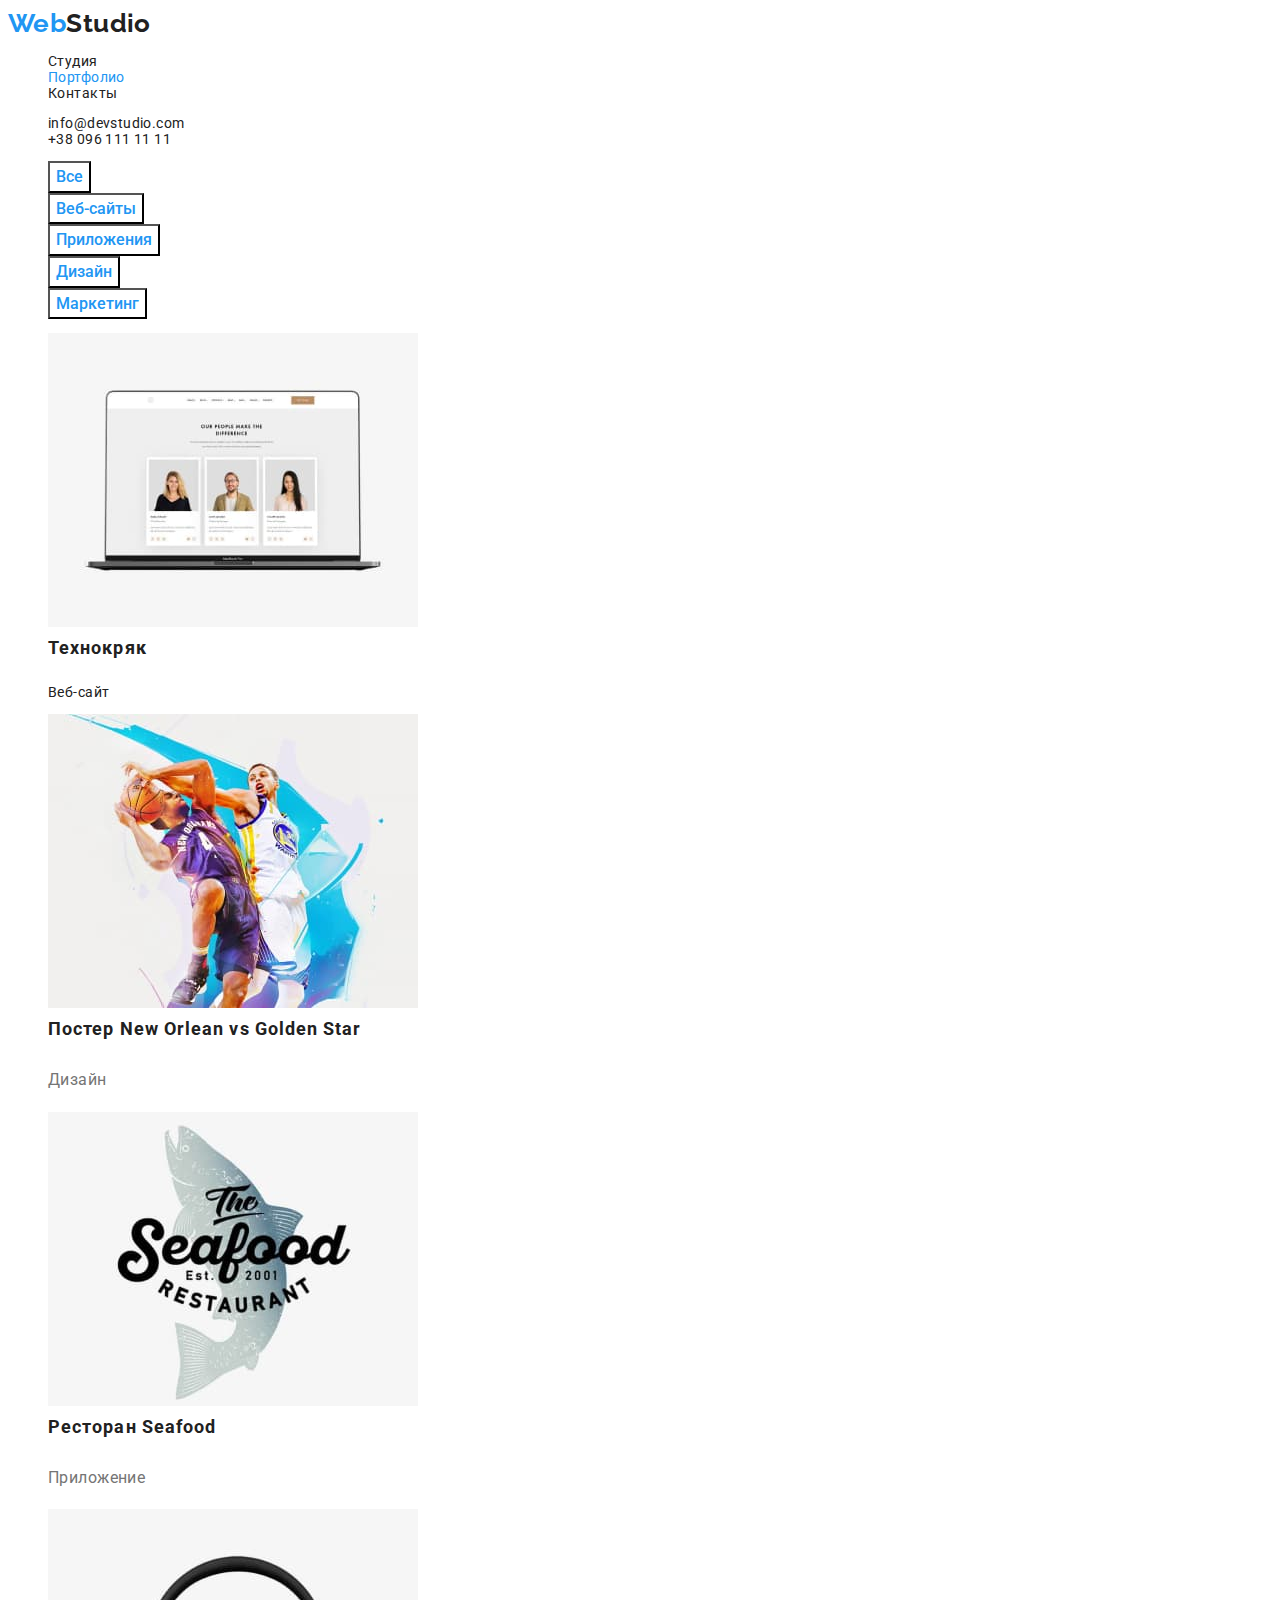
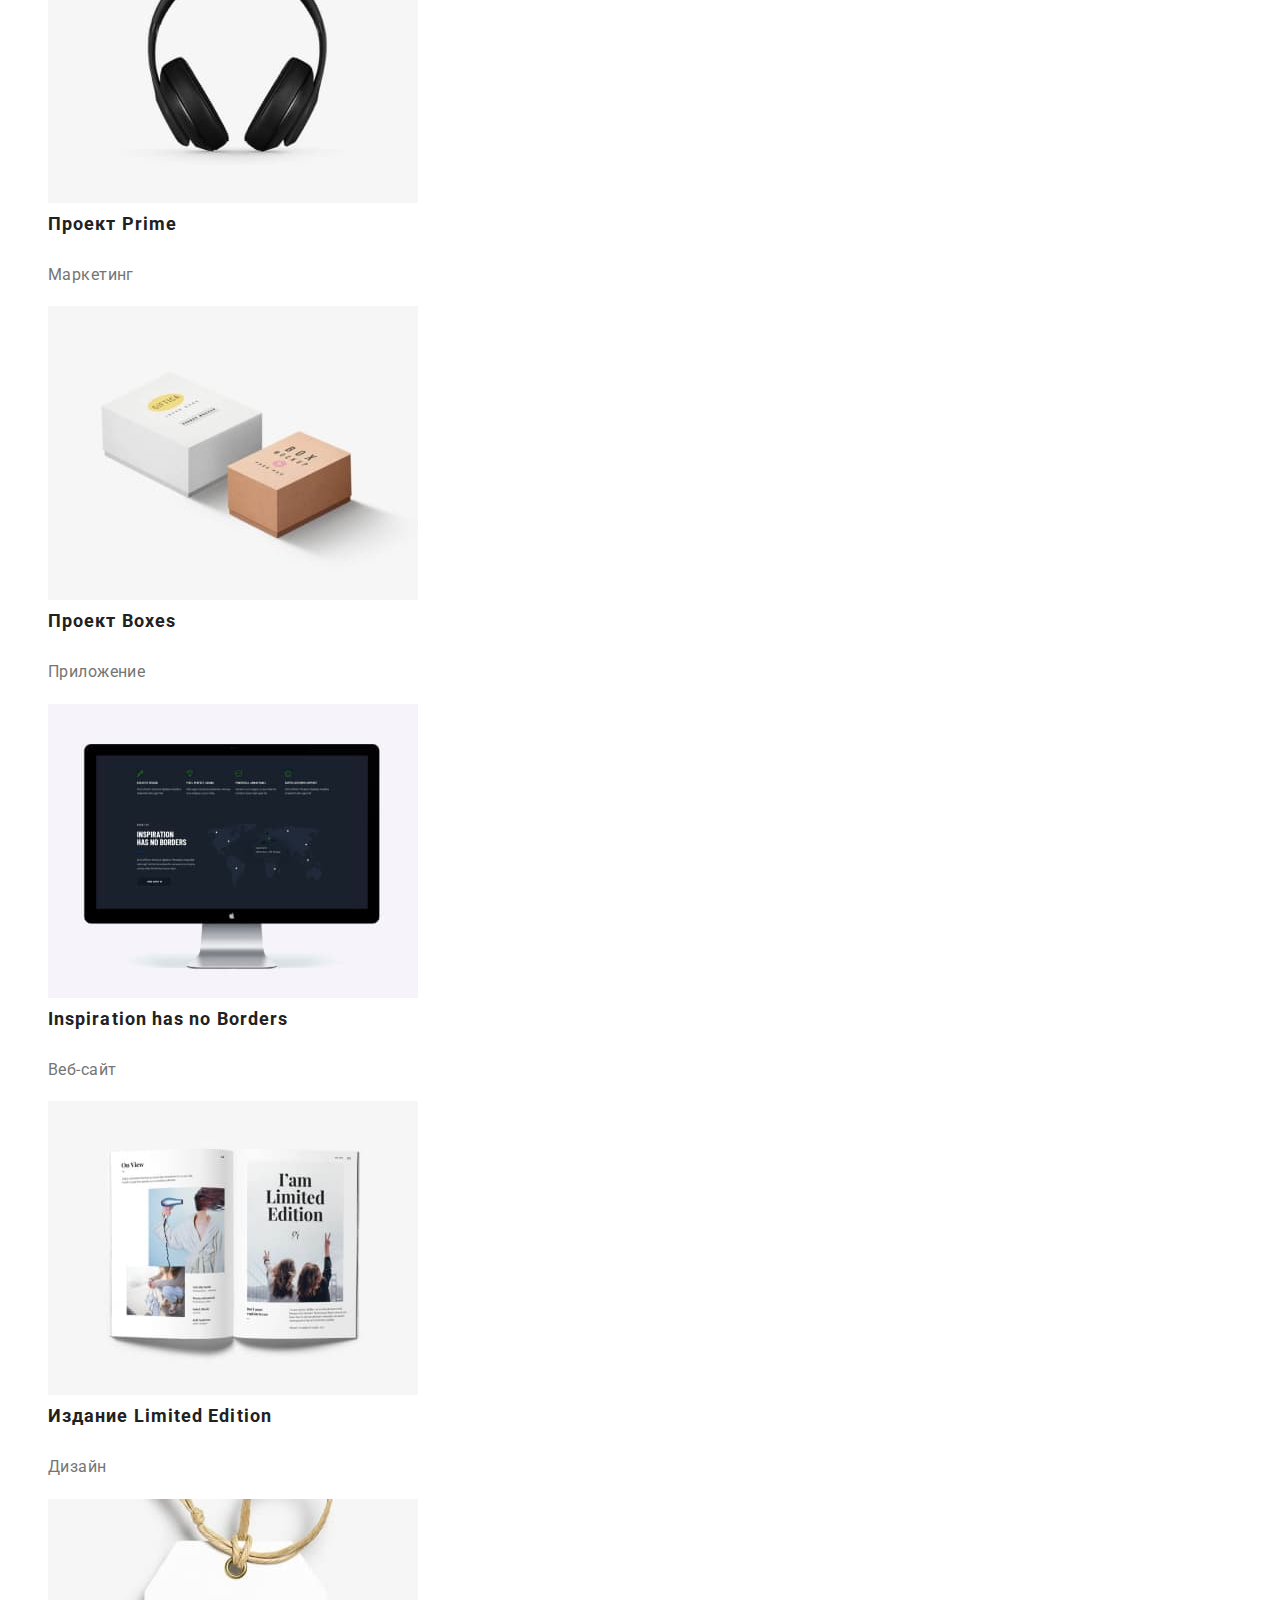
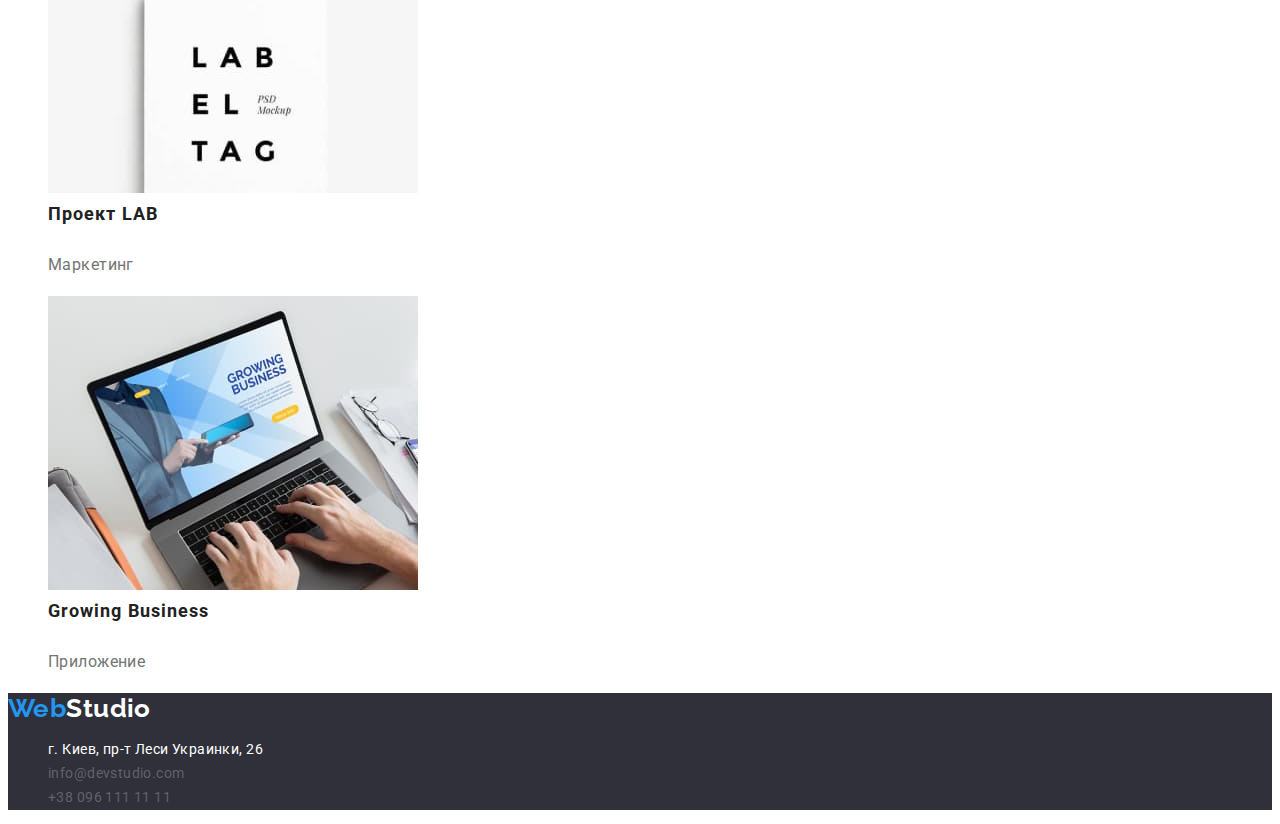
==== portfolio.html @ 9358449e "Опримизировано дз №2" ====
<!DOCTYPE html>
<html lang="ru">

<head>
    <meta charset="UTF-8">
    <meta http-equiv="X-UA-Compatible" content="IE=edge">
    <meta name="viewport" content="width=device-width, initial-scale=1.0">
    <title>Студия</title>
    <link rel="stylesheet" href="https://cdnjs.cloudflare.com/ajax/libs/modern-normalize/1.0.0/modern-normalize.min.css"
        integrity="sha512-ISS7cAi1PEhQ8jnbJpJZMd29NlhNj4AWYyLOSp2CE/CsHxTCu+r+t0D2yoJudVrd0/8fTVPUVDzY5Tvli75u/g=="
        crossorigin="anonymous" />
    <link
        href="https://fonts.googleapis.com/css2?family=Raleway:wght@700&family=Roboto:wght@400;500;700;900&display=swap"
        rel="stylesheet">
    <link rel="stylesheet" href="./css/style.css">

</head>


<body>
    <!-- верхний бар -->
    <header>
        <!--главная навигация-->
        <nav>
            <a href="./index.html" class="secondary-font logo"><span class="logo-blue">Web</span>Studio</a>
            <ul class="list">
                <li><a href="./index.html" class="main-nav link">Студия</a></li>
                <li><a href="./portfolio.html" class="main-nav main-nav-on link">Портфолио</a></li>
                <li><a href="" class="main-nav link">Контакты</a></li>
            </ul>
        </nav>
        <!-- контакты верхнего бара -->
        <ul class="list">
            <li><a href="mailto:info@devstudio.com" class="main-nav link">info@devstudio.com</a></li>
            <li><a href="tel:+380961111111" class="main-nav link">+38 096 111 11 11</a></li>
        </ul>
    </header>

    <main>
        <section>
            <h1 class="visually-hidden">Портфолио</h1>
            <div>
                <!--заголовок спрятать-->
                <h2 class="visually-hidden">Фильтр</h2>
                <ul  class="list">
                    <li><button type="button" class="button-two">Все</button></li>
                    <li><button type="button" class="button-two">Веб-сайты</button></li>
                    <li><button type="button" class="button-two">Приложения</button></li>
                    <li><button type="button" class="button-two">Дизайн</button></li>
                    <li><button type="button" class="button-two">Маркетинг</button></li>
                </ul>
            </div>


            <!--заголовок спрятать-->
            <h2 class="visually-hidden">Проекты</h2>
            <ul class="list">
                <li>
                    <a href="" class="link">
                        <img src="./images/img04.jpg" alt="Ноутбук" width="370">
                        <h3 class="projects-title">Технокряк</h3>
                        <p class="projects-title-profession">Веб-сайт</p>
                    </a>
                </li>
                <li>
                    <a href="" class="link">
                        <img src="./images/img05.jpg" alt="Два баскетболиста играют" width="370">
                        <h3 class="projects-title">Постер New Orlean vs Golden Star</h3>
                        <p class="projects-profession">Дизайн</p>
                    </a>
                </li>
                <li>
                    <a href="" class="link">
                        <img src="./images/img06.jpg" alt="Название ресторана на фоне емблемы в форме рыбы" width="370">
                        <h3 class="projects-title">Ресторан Seafood</h3>
                        <p class="projects-profession">Приложение</p>
                    </a>
                </li>
                <li>
                    <a href="" class="link">
                        <img src="./images/img07.jpg" alt="Накладные наушники" width="370">
                        <h3 class="projects-title">Проект Prime</h3>
                        <p class="projects-profession">Маркетинг</p>
                    </a>
                </li>
                <li>
                    <a href="" class="link">
                        <img src="./images/img08.jpg"
                            alt="Две коробки, одн коричневая, вторая вдвое больше по розмеру и белого цвета"
                            width="370">
                        <h3 class="projects-title">Проект Boxes</h3>
                        <p class="projects-profession">Приложение</p>
                    </a>
                </li>
                <li>
                    <a href="" class="link">
                        <img src="./images/img09.jpg" alt="Монитор персонального компютера" width="370">
                        <h3 class="projects-title">Inspiration has no Borders</h3>
                        <p class="projects-profession">Веб-сайт</p>
                    </a>
                </li>
                <li>
                    <a href="" class="link">
                        <img src="./images/img10.jpg" alt="Раскрытая книга" width="370">
                        <h3 class="projects-title">Издание Limited Edition</h3>
                        <p class="projects-profession">Дизайн</p>
                    </a>
                </li>
                <li>
                    <a href="" class="link">
                        <img src="./images/img11.jpg" alt="Бирка на веревке" width="370">
                        <h3 class="projects-title">Проект LAB</h3>
                        <p class="projects-profession">Маркетинг</p>
                    </a>
                </li>
                <li>
                    <a href="" class="link">
                        <img src="./images/img12.jpg" alt="Ноутбук" width="370">
                        <h3 class="projects-title">Growing Business</h3>
                        <p class="projects-profession">Приложение</p>
                    </a>
                </li>
            </ul>
        </section>
    </main>

    <!-- подвал -->
    <footer class="basement-footer">
        <a href="./index.html" class="secondary-font logo logo-white"><span class="logo-blue">Web</span>Studio</a>
        <address>
            <ul class="list">
                <li><span class=" link footer-contacts location-address">г. Киев, пр-т Леси Украинки, 26</span></li>
                <li><a href="mailto:info@devstudio.com" class="link main-nav footer-contacts">info@devstudio.com</a>
                </li>
                <li><a href="tel:+380961111111" class="link main-nav footer-contacts">+38 096 111 11 11</a></li>
            </ul>
        </address>
    </footer>

</body>

</html>
---- css/style.css ----
html {
  box-sizing: border-box;
}
*,
*::after,
*::before {
  box-sizing: inherit;
}

/* Клас скрывающий элементы */
.visually-hidden {
  position: absolute !important;
  clip: rect(1px 1px 1px 1px);
  clip: rect(1px, 1px, 1px, 1px);
  padding: 0 !important;
  border: 0 !important;
  height: 1px !important;
  width: 1px !important;
  overflow: hidden;
}

/* Стили для обнуления верхних отступов у элементов */
h1,
h2,
h3,
h4,
h5,
h6,
p {
  margin-top: 0;
}

/* color */
:root {
  /* background-color */
  --main-white-color: #ffffff;
  --hero-footer-bg-color: #2f303a;
  --section-bg-color: #f5f4fa;

  /* font-color */
  --main-text-color: #212121;
  --second-text-color: #757575;
  --third-text-color: #2196f3;
}

/* main parameters */
body {
  background-color: var(--main-white-color);
  color: var(--main-text-color);
  font-family: Roboto, sans-serif;
  font-size: 14px;
  letter-spacing: 0.03em;
}

.list {
  list-style: none;
}

.link {
  color: var(--main-text-color);
  text-decoration: none;
}

/* buttons */

.button-one {
  font-family: Roboto, sans-serif;
  cursor: pointer;
  font-weight: 700;
  font-size: 16px;
  line-height: 1.9;
  letter-spacing: 0.06em;
  background-color: var(--third-text-color);
  color: var(--main-white-color);
}

.button-one:hover,
.button-one:focus {
  background-color: var(--main-white-color);
  color: var(--third-text-color);
}

.button-two {
  font-family: Roboto, sans-serif;
  cursor: pointer;
  font-weight: 500;
  font-size: 16px;
  line-height: 1.6;
  background-color: var(--main-white-color);
  color: var(--third-text-color);
}

.button-two:hover,
.button-two:focus {
  background-color: var(--third-text-color);
  color: var(--main-white-color);
}

.footer-contacts {
  font-style: normal;
  line-height: 1.7;
  color: rgba(134, 134, 134, 0.6);
}

/* nav */
.nav-main {
  font-weight: 500;
  line-height: 1.14;
  letter-spacing: 0.02em;
}

.logo {
  font-weight: bold;
  font-size: 26px;
  line-height: 1.2;
  text-decoration: none;
}

.logo-blue,
.main-nav:focus,
.main-nav:hover,
.main-nav-on {
  color: var(--third-text-color);
}

.secondary-font {
  font-family: Raleway, sans-serif;
  color: var(--main-text-color);
}

/* герой + подвал */
.hero,
.logo-white,
.basement-footer,
.location-address {
  background-color: var(--hero-footer-bg-color);
  color: var(--main-white-color);
}

.hero-title {
  font-weight: 900;
  font-size: 44px;
  line-height: 1.4;
  text-align: center;
  letter-spacing: 0.06em;
}

/* достоинства веб студии */
.dignity-title {
  line-height: 1.14;
}

.dignity-paragrahs {
  color: var(--second-text-color);
  line-height: 1.7;
}

/* чем мы занимаемся */
.what-we-do-title,
.our-team-title {
  font-weight: 500;
  font-size: 36px;
  line-height: 42px;
  text-align: center;
}

/* наша команда */
.our-team {
  background-color: var(--section-bg-color);
}

.our-person {
  font-weight: 700;
  font-size: 16px;
  line-height: 1.2;
}

.our-profession {
  color: var(--second-text-color);
  font-size: 16px;
  line-height: 1.2;
}

/* проекты */
.projects-title {
  font-weight: 700;
  font-size: 18px;
  line-height: 2;
  letter-spacing: 0.06em;
}

.projects-profession {
  color: var(--second-text-color);
  font-size: 16px;
  line-height: 1.9;
}

/* верхний бар */
/* Главная навигация */
/* контакты верхнего бара */
/* герой */

/* убирает отметку в списках */
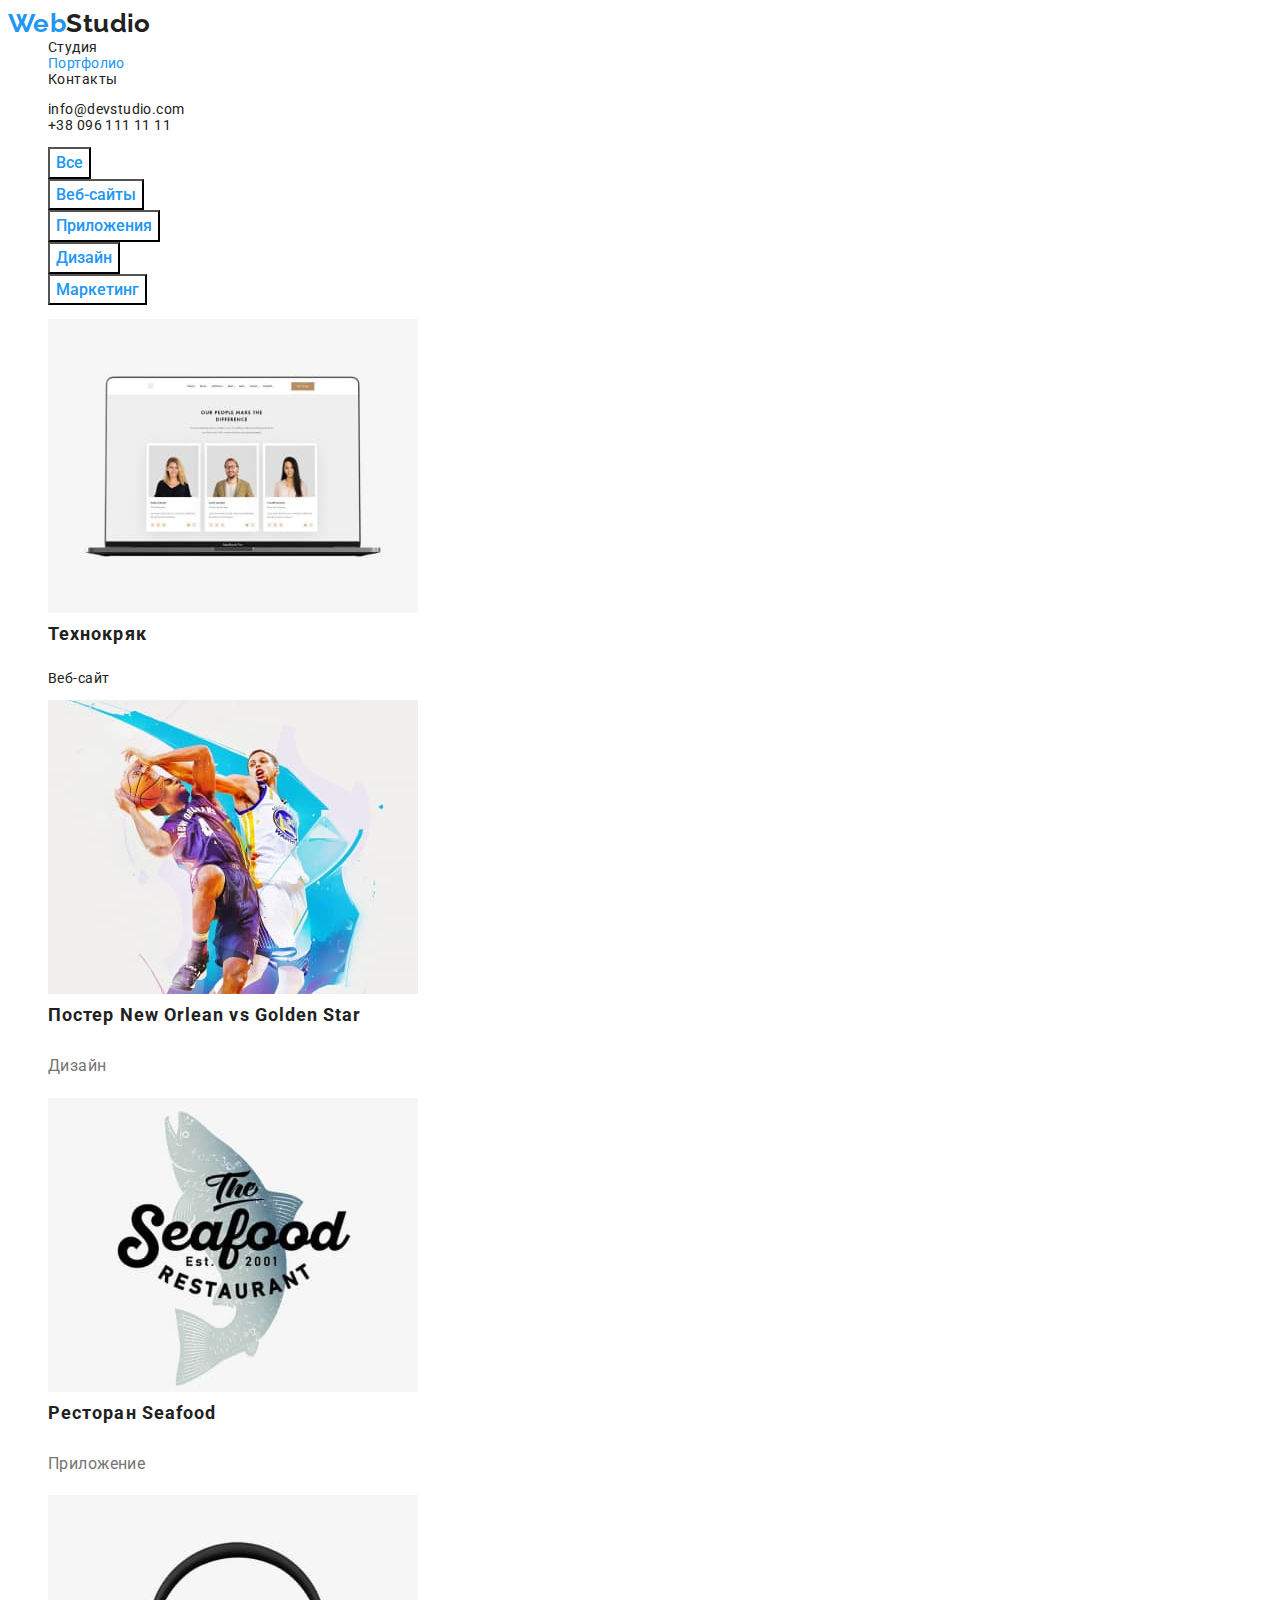
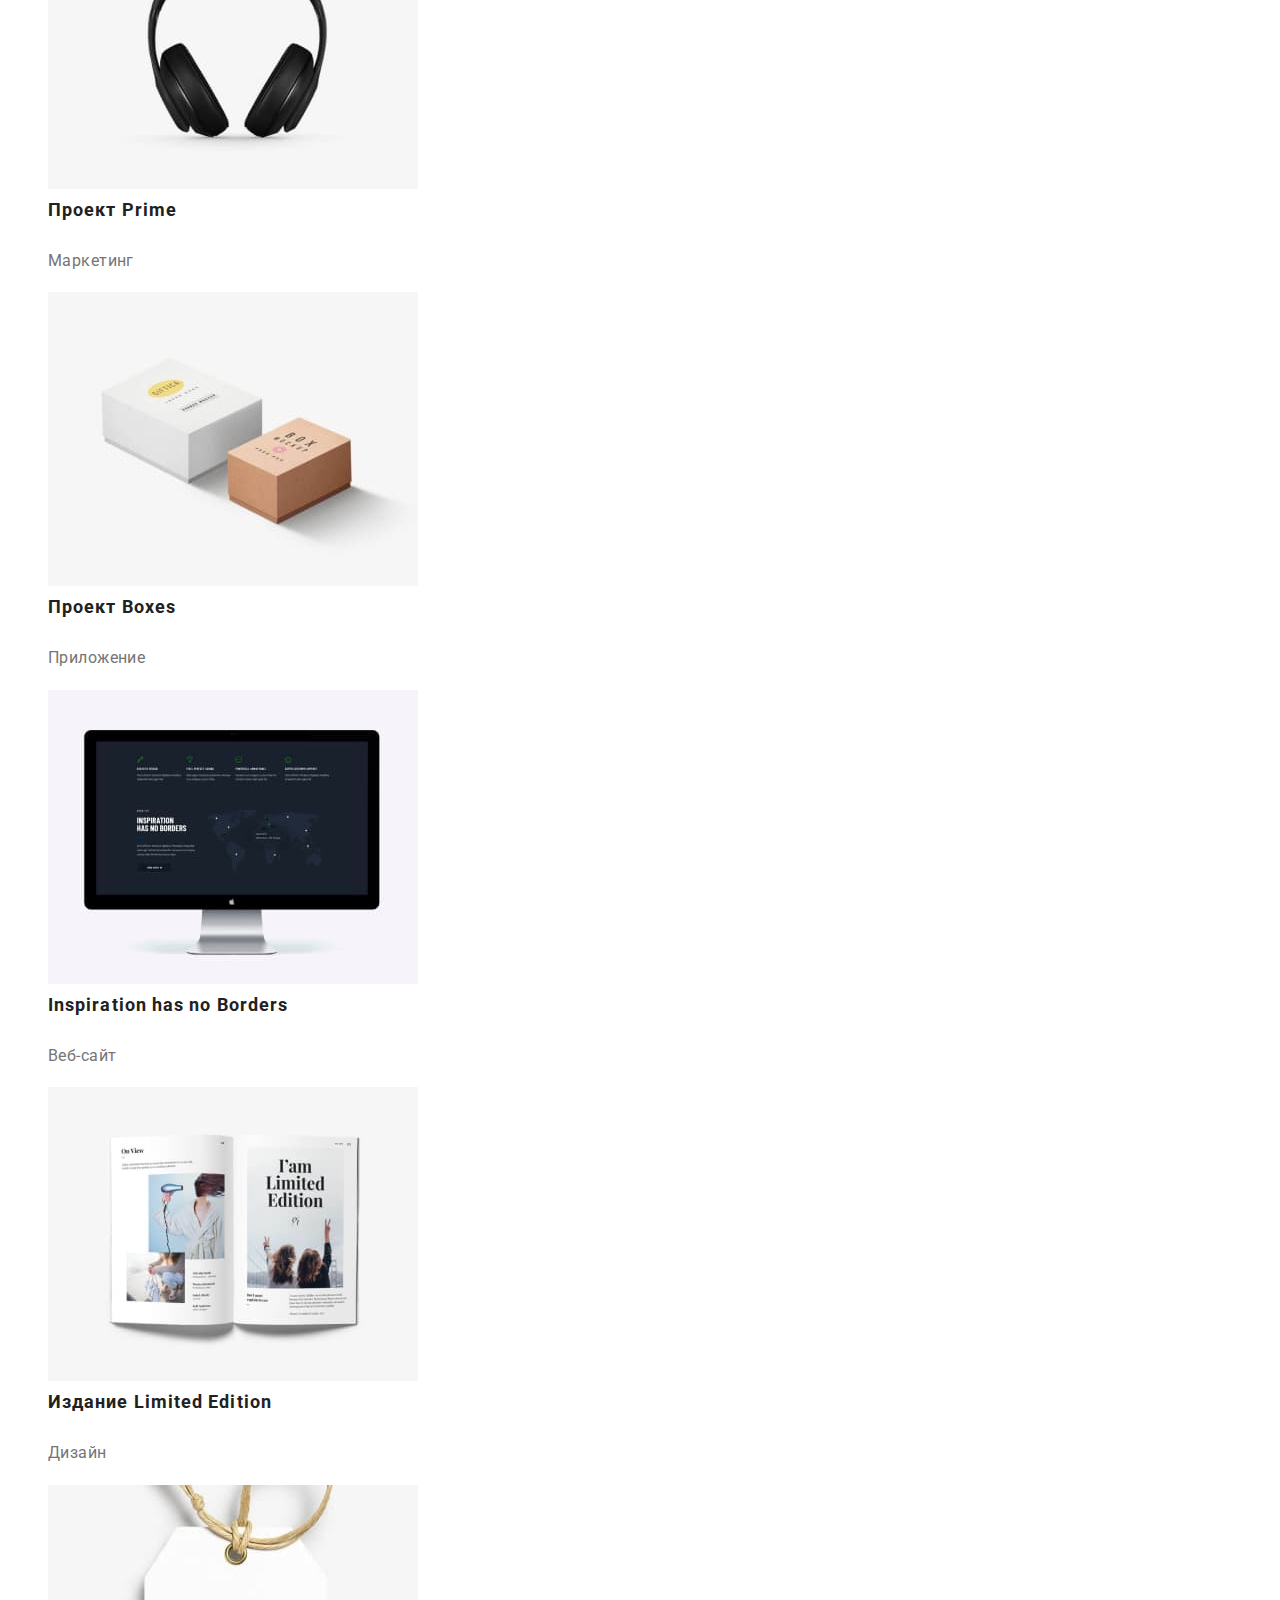
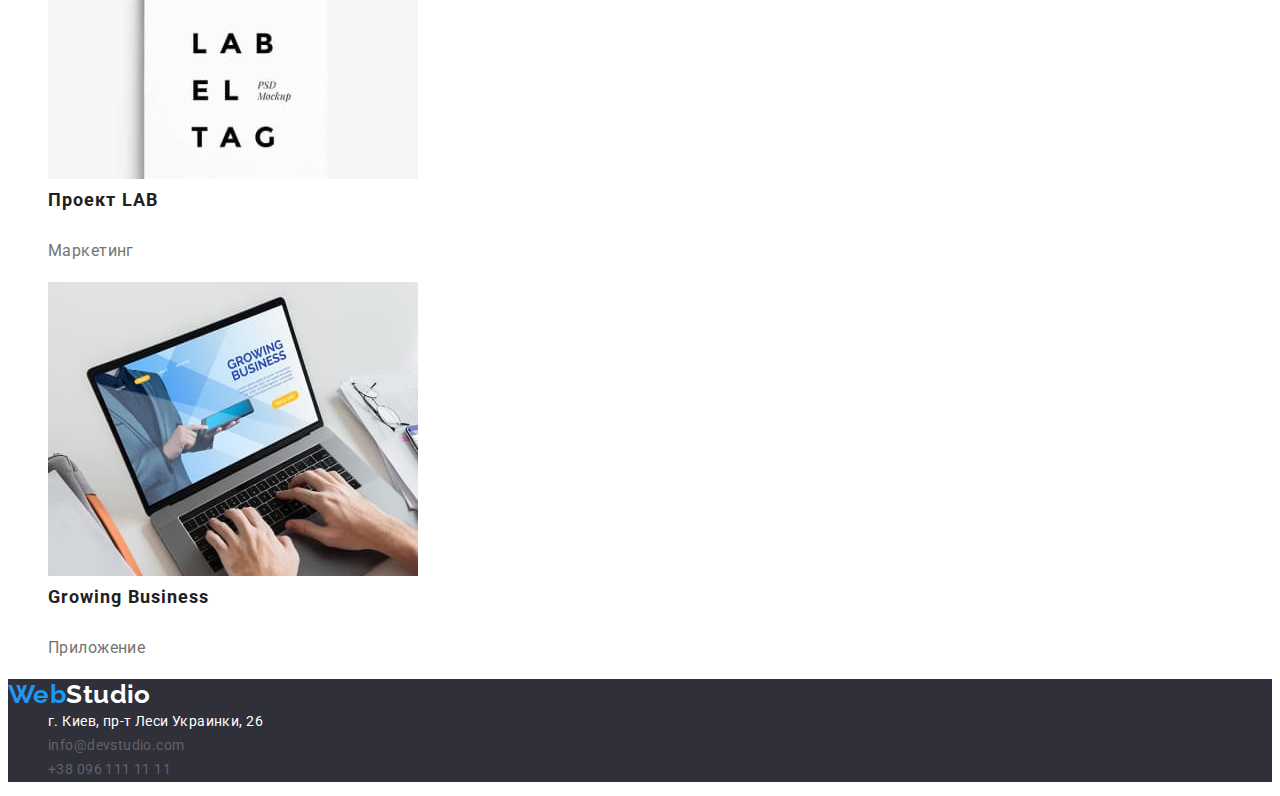
==== commit 96e133a4: "оптимизировано под Руководство по написанию кода" ====
--- a/portfolio.html
+++ b/portfolio.html
@@ -8,7 +8,7 @@
     <title>Студия</title>
     <link rel="stylesheet" href="https://cdnjs.cloudflare.com/ajax/libs/modern-normalize/1.0.0/modern-normalize.min.css"
         integrity="sha512-ISS7cAi1PEhQ8jnbJpJZMd29NlhNj4AWYyLOSp2CE/CsHxTCu+r+t0D2yoJudVrd0/8fTVPUVDzY5Tvli75u/g=="
-        crossorigin="anonymous" />
+        crossorigin="anonymous" >
     <link
         href="https://fonts.googleapis.com/css2?family=Raleway:wght@700&family=Roboto:wght@400;500;700;900&display=swap"
         rel="stylesheet">
@@ -22,17 +22,17 @@
     <header>
         <!--главная навигация-->
         <nav>
-            <a href="./index.html" class="secondary-font logo"><span class="logo-blue">Web</span>Studio</a>
+            <a class="secondary-font logo" href="./index.html"><span class="logo-blue">Web</span>Studio</a>
             <ul class="list">
-                <li><a href="./index.html" class="main-nav link">Студия</a></li>
-                <li><a href="./portfolio.html" class="main-nav main-nav-on link">Портфолио</a></li>
-                <li><a href="" class="main-nav link">Контакты</a></li>
+                <li><a class="main-nav link" href="./index.html">Студия</a></li>
+                <li><a class="main-nav main-nav-on link" href="./portfolio.html">Портфолио</a></li>
+                <li><a class="main-nav link" href="">Контакты</a></li>
             </ul>
         </nav>
         <!-- контакты верхнего бара -->
         <ul class="list">
-            <li><a href="mailto:info@devstudio.com" class="main-nav link">info@devstudio.com</a></li>
-            <li><a href="tel:+380961111111" class="main-nav link">+38 096 111 11 11</a></li>
+            <li><a class="main-nav link" href="mailto:info@devstudio.com">info@devstudio.com</a></li>
+            <li><a class="main-nav link" href="tel:+380961111111">+38 096 111 11 11</a></li>
         </ul>
     </header>
 
@@ -43,11 +43,11 @@
                 <!--заголовок спрятать-->
                 <h2 class="visually-hidden">Фильтр</h2>
                 <ul  class="list">
-                    <li><button type="button" class="button-two">Все</button></li>
-                    <li><button type="button" class="button-two">Веб-сайты</button></li>
-                    <li><button type="button" class="button-two">Приложения</button></li>
-                    <li><button type="button" class="button-two">Дизайн</button></li>
-                    <li><button type="button" class="button-two">Маркетинг</button></li>
+                    <li><button class="button-two" type="button" >Все</button></li>
+                    <li><button class="button-two" type="button" >Веб-сайты</button></li>
+                    <li><button class="button-two" type="button" >Приложения</button></li>
+                    <li><button class="button-two" type="button" >Дизайн</button></li>
+                    <li><button class="button-two" type="button" >Маркетинг</button></li>
                 </ul>
             </div>
 
@@ -56,35 +56,35 @@
             <h2 class="visually-hidden">Проекты</h2>
             <ul class="list">
                 <li>
-                    <a href="" class="link">
+                    <a class="link" href="">
                         <img src="./images/img04.jpg" alt="Ноутбук" width="370">
                         <h3 class="projects-title">Технокряк</h3>
                         <p class="projects-title-profession">Веб-сайт</p>
                     </a>
                 </li>
                 <li>
-                    <a href="" class="link">
+                    <a class="link" href="">
                         <img src="./images/img05.jpg" alt="Два баскетболиста играют" width="370">
                         <h3 class="projects-title">Постер New Orlean vs Golden Star</h3>
                         <p class="projects-profession">Дизайн</p>
                     </a>
                 </li>
                 <li>
-                    <a href="" class="link">
+                    <a class="link" href="">
                         <img src="./images/img06.jpg" alt="Название ресторана на фоне емблемы в форме рыбы" width="370">
                         <h3 class="projects-title">Ресторан Seafood</h3>
                         <p class="projects-profession">Приложение</p>
                     </a>
                 </li>
                 <li>
-                    <a href="" class="link">
+                    <a class="link" href="">
                         <img src="./images/img07.jpg" alt="Накладные наушники" width="370">
                         <h3 class="projects-title">Проект Prime</h3>
                         <p class="projects-profession">Маркетинг</p>
                     </a>
                 </li>
                 <li>
-                    <a href="" class="link">
+                    <a class="link" href="">
                         <img src="./images/img08.jpg"
                             alt="Две коробки, одн коричневая, вторая вдвое больше по розмеру и белого цвета"
                             width="370">
@@ -93,28 +93,28 @@
                     </a>
                 </li>
                 <li>
-                    <a href="" class="link">
+                    <a class="link" href="">
                         <img src="./images/img09.jpg" alt="Монитор персонального компютера" width="370">
                         <h3 class="projects-title">Inspiration has no Borders</h3>
                         <p class="projects-profession">Веб-сайт</p>
                     </a>
                 </li>
                 <li>
-                    <a href="" class="link">
+                    <a class="link" href="">
                         <img src="./images/img10.jpg" alt="Раскрытая книга" width="370">
                         <h3 class="projects-title">Издание Limited Edition</h3>
                         <p class="projects-profession">Дизайн</p>
                     </a>
                 </li>
                 <li>
-                    <a href="" class="link">
+                    <a class="link" href="">
                         <img src="./images/img11.jpg" alt="Бирка на веревке" width="370">
                         <h3 class="projects-title">Проект LAB</h3>
                         <p class="projects-profession">Маркетинг</p>
                     </a>
                 </li>
                 <li>
-                    <a href="" class="link">
+                    <a class="link" href="">
                         <img src="./images/img12.jpg" alt="Ноутбук" width="370">
                         <h3 class="projects-title">Growing Business</h3>
                         <p class="projects-profession">Приложение</p>
@@ -126,13 +126,13 @@
 
     <!-- подвал -->
     <footer class="basement-footer">
-        <a href="./index.html" class="secondary-font logo logo-white"><span class="logo-blue">Web</span>Studio</a>
+        <a class="secondary-font logo logo-white" href="./index.html"><span class="logo-blue">Web</span>Studio</a>
         <address>
             <ul class="list">
                 <li><span class=" link footer-contacts location-address">г. Киев, пр-т Леси Украинки, 26</span></li>
-                <li><a href="mailto:info@devstudio.com" class="link main-nav footer-contacts">info@devstudio.com</a>
+                <li><a class="link main-nav footer-contacts" href="mailto:info@devstudio.com">info@devstudio.com</a>
                 </li>
-                <li><a href="tel:+380961111111" class="link main-nav footer-contacts">+38 096 111 11 11</a></li>
+                <li><a class="link main-nav footer-contacts" href="tel:+380961111111">+38 096 111 11 11</a></li>
             </ul>
         </address>
     </footer>
--- a/css/style.css
+++ b/css/style.css
@@ -1,6 +1,7 @@
 html {
   box-sizing: border-box;
 }
+
 *,
 *::after,
 *::before {
@@ -17,17 +18,6 @@
   height: 1px !important;
   width: 1px !important;
   overflow: hidden;
-}
-
-/* Стили для обнуления верхних отступов у элементов */
-h1,
-h2,
-h3,
-h4,
-h5,
-h6,
-p {
-  margin-top: 0;
 }
 
 /* color */
@@ -52,6 +42,19 @@
   letter-spacing: 0.03em;
 }
 
+/* Стили для обнуления верхних отступов у элементов */
+h1,
+h2,
+h3,
+h4,
+h5,
+h6,
+p,
+ul {
+  margin-top: 0;
+}
+
+/* список + ссылка */
 .list {
   list-style: none;
 }
@@ -61,8 +64,56 @@
   text-decoration: none;
 }
 
+/* nav */
+.nav-main {
+  font-weight: 500;
+  line-height: 1.14;
+  letter-spacing: 0.02em;
+}
+
+.logo {
+  font-weight: bold;
+  font-size: 26px;
+  line-height: 1.2;
+  text-decoration: none;
+}
+
+.logo-blue,
+.main-nav:focus,
+.main-nav:hover,
+.main-nav-on {
+  color: var(--third-text-color);
+}
+
+.secondary-font {
+  font-family: Raleway, sans-serif;
+  color: var(--main-text-color);
+}
+
+.footer-contacts {
+  font-style: normal;
+  line-height: 1.7;
+  color: rgba(134, 134, 134, 0.6);
+}
+
+/* герой + логотип + подвал */
+.hero,
+.logo-white,
+.basement-footer,
+.location-address {
+  background-color: var(--hero-footer-bg-color);
+  color: var(--main-white-color);
+}
+
+.hero-title {
+  font-weight: 900;
+  font-size: 44px;
+  line-height: 1.4;
+  text-align: center;
+  letter-spacing: 0.06em;
+}
+
 /* buttons */
-
 .button-one {
   font-family: Roboto, sans-serif;
   cursor: pointer;
@@ -94,55 +145,6 @@
 .button-two:focus {
   background-color: var(--third-text-color);
   color: var(--main-white-color);
-}
-
-.footer-contacts {
-  font-style: normal;
-  line-height: 1.7;
-  color: rgba(134, 134, 134, 0.6);
-}
-
-/* nav */
-.nav-main {
-  font-weight: 500;
-  line-height: 1.14;
-  letter-spacing: 0.02em;
-}
-
-.logo {
-  font-weight: bold;
-  font-size: 26px;
-  line-height: 1.2;
-  text-decoration: none;
-}
-
-.logo-blue,
-.main-nav:focus,
-.main-nav:hover,
-.main-nav-on {
-  color: var(--third-text-color);
-}
-
-.secondary-font {
-  font-family: Raleway, sans-serif;
-  color: var(--main-text-color);
-}
-
-/* герой + подвал */
-.hero,
-.logo-white,
-.basement-footer,
-.location-address {
-  background-color: var(--hero-footer-bg-color);
-  color: var(--main-white-color);
-}
-
-.hero-title {
-  font-weight: 900;
-  font-size: 44px;
-  line-height: 1.4;
-  text-align: center;
-  letter-spacing: 0.06em;
 }
 
 /* достоинства веб студии */
@@ -181,6 +183,7 @@
   line-height: 1.2;
 }
 
+/* протфолио */
 /* проекты */
 .projects-title {
   font-weight: 700;
@@ -194,10 +197,3 @@
   font-size: 16px;
   line-height: 1.9;
 }
-
-/* верхний бар */
-/* Главная навигация */
-/* контакты верхнего бара */
-/* герой */
-
-/* убирает отметку в списках */
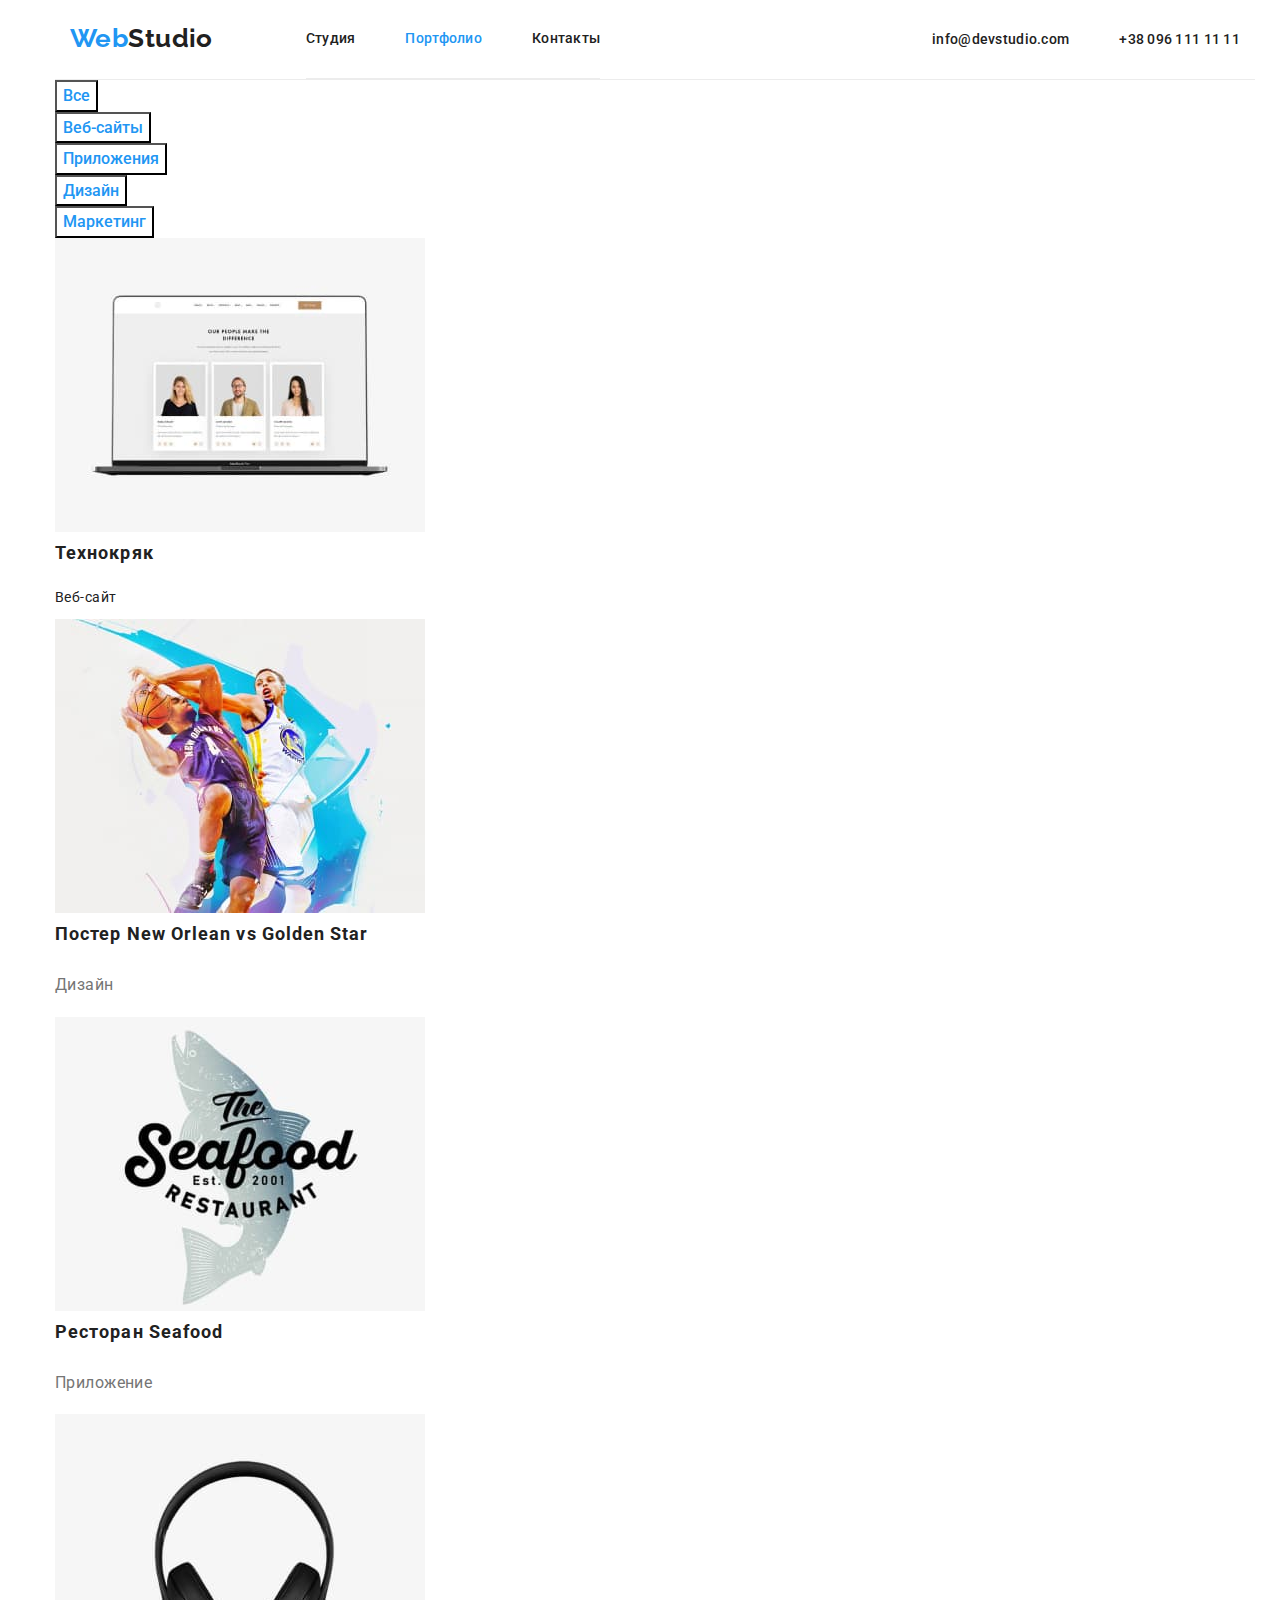
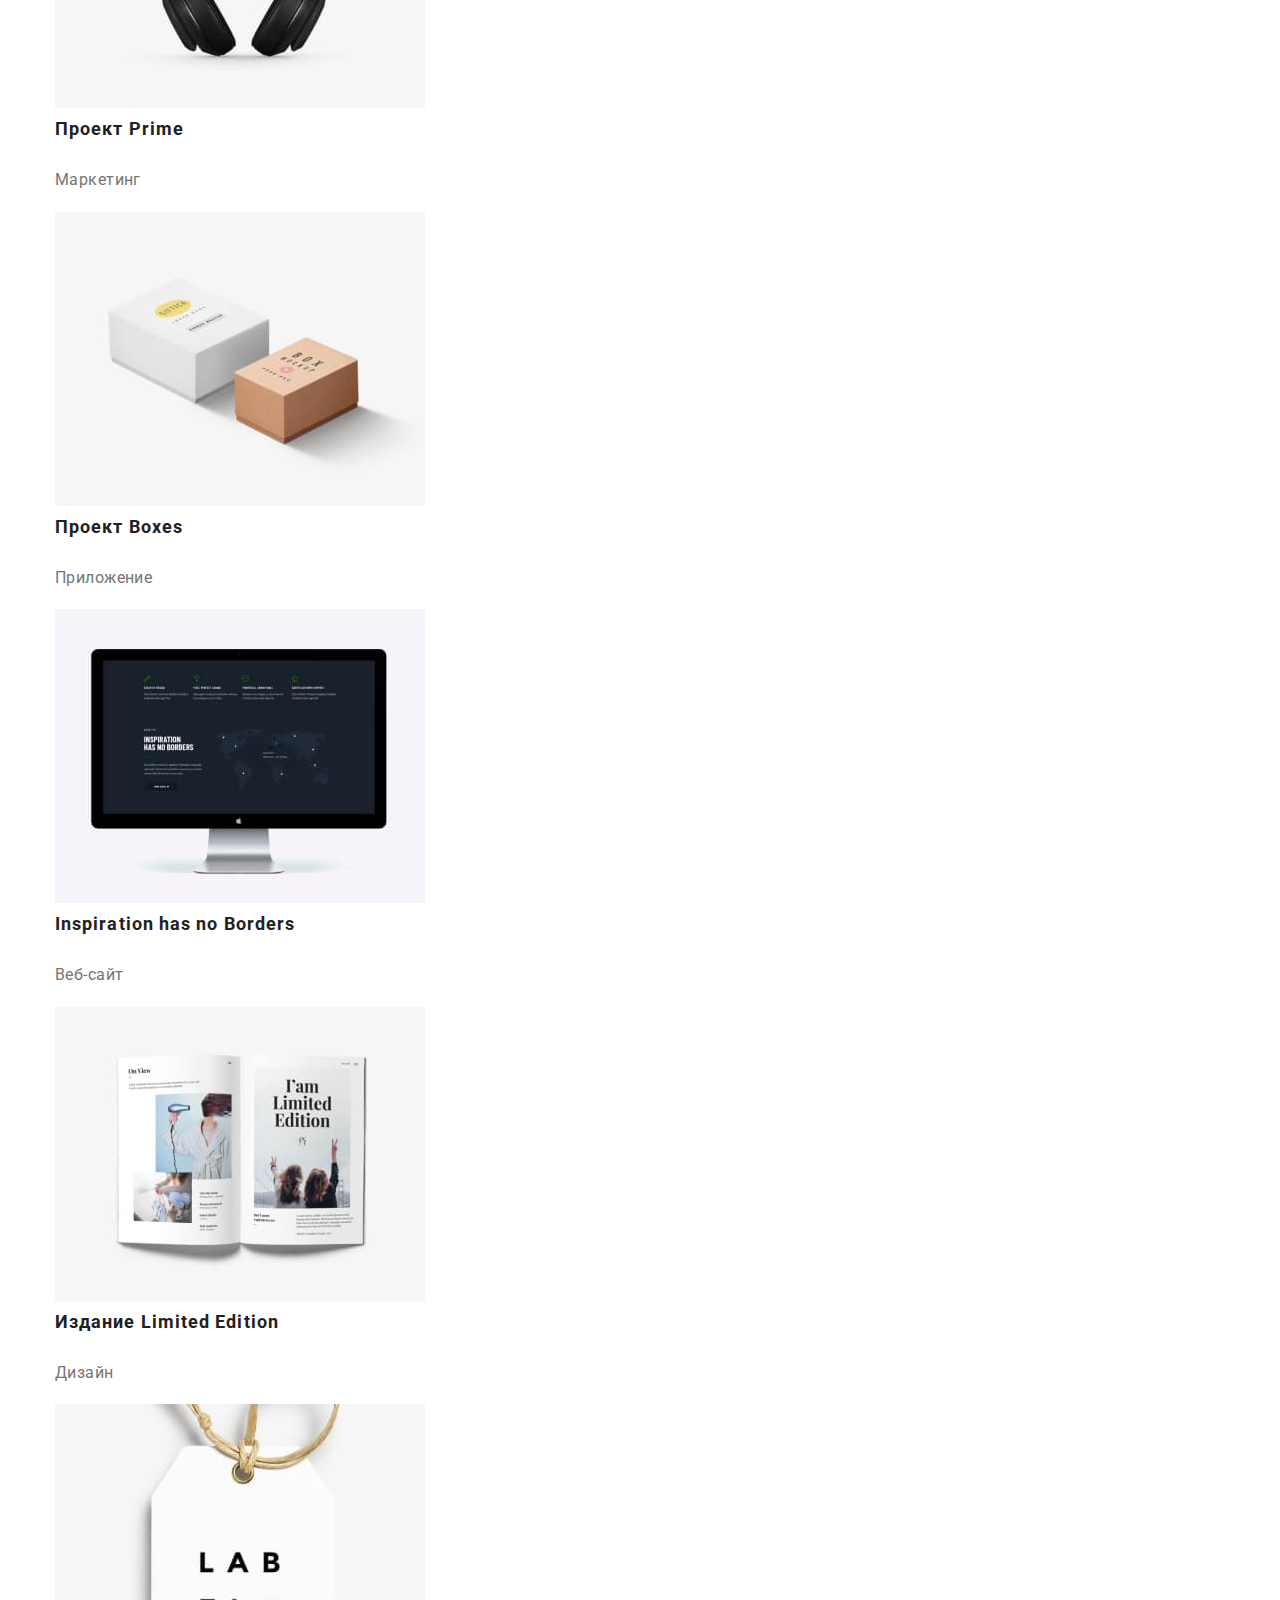
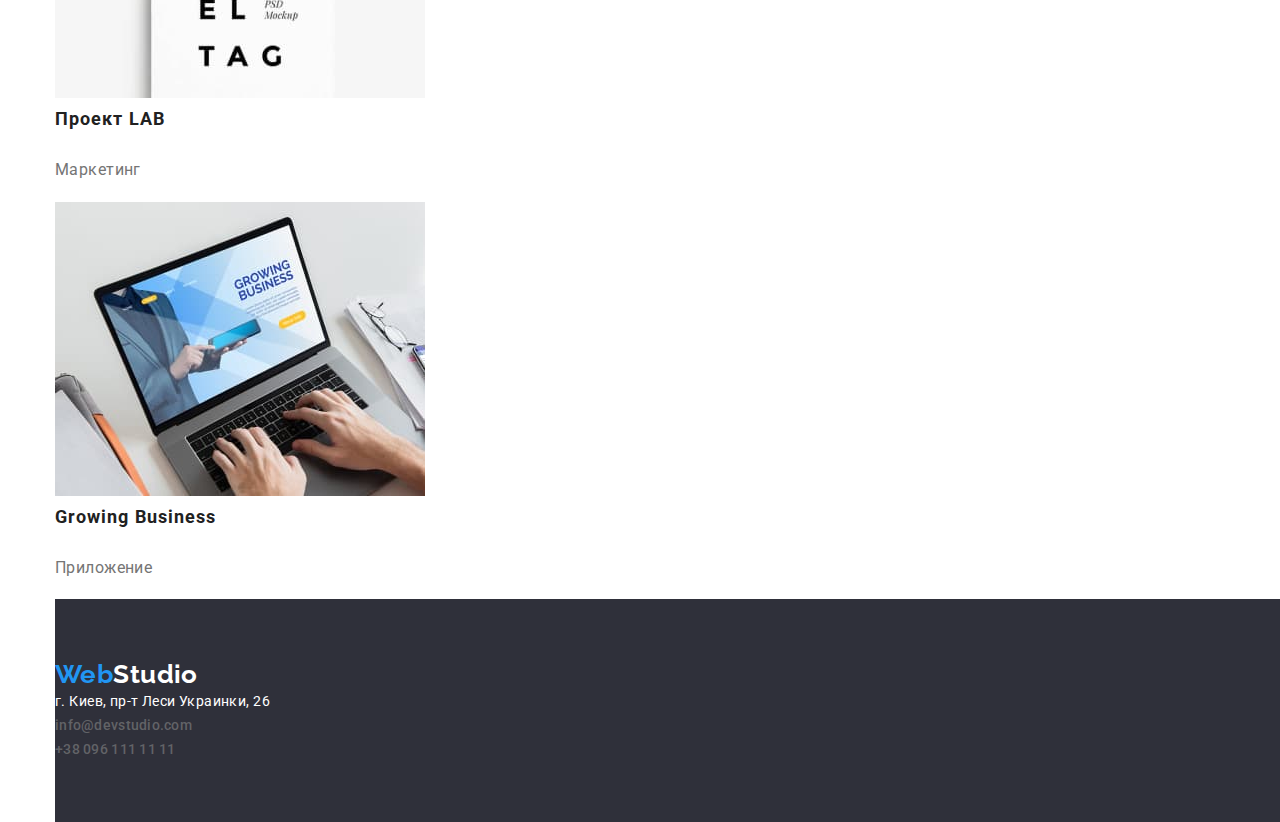
==== commit 1e58387c: "+ геометрия студия" ====
--- a/portfolio.html
+++ b/portfolio.html
@@ -6,9 +6,7 @@
     <meta http-equiv="X-UA-Compatible" content="IE=edge">
     <meta name="viewport" content="width=device-width, initial-scale=1.0">
     <title>Студия</title>
-    <link rel="stylesheet" href="https://cdnjs.cloudflare.com/ajax/libs/modern-normalize/1.0.0/modern-normalize.min.css"
-        integrity="sha512-ISS7cAi1PEhQ8jnbJpJZMd29NlhNj4AWYyLOSp2CE/CsHxTCu+r+t0D2yoJudVrd0/8fTVPUVDzY5Tvli75u/g=="
-        crossorigin="anonymous" >
+    <link rel="stylesheet" href="https://cdnjs.cloudflare.com/ajax/libs/modern-normalize/1.0.0/modern-normalize.min.css">
     <link
         href="https://fonts.googleapis.com/css2?family=Raleway:wght@700&family=Roboto:wght@400;500;700;900&display=swap"
         rel="stylesheet">
@@ -18,124 +16,129 @@
 
 
 <body>
-    <!-- верхний бар -->
-    <header>
-        <!--главная навигация-->
-        <nav>
-            <a class="secondary-font logo" href="./index.html"><span class="logo-blue">Web</span>Studio</a>
-            <ul class="list">
-                <li><a class="main-nav link" href="./index.html">Студия</a></li>
-                <li><a class="main-nav main-nav-on link" href="./portfolio.html">Портфолио</a></li>
-                <li><a class="main-nav link" href="">Контакты</a></li>
-            </ul>
-        </nav>
-        <!-- контакты верхнего бара -->
-        <ul class="list">
-            <li><a class="main-nav link" href="mailto:info@devstudio.com">info@devstudio.com</a></li>
-            <li><a class="main-nav link" href="tel:+380961111111">+38 096 111 11 11</a></li>
-        </ul>
-    </header>
-
-    <main>
-        <section>
-            <h1 class="visually-hidden">Портфолио</h1>
-            <div>
-                <!--заголовок спрятать-->
-                <h2 class="visually-hidden">Фильтр</h2>
-                <ul  class="list">
-                    <li><button class="button-two" type="button" >Все</button></li>
-                    <li><button class="button-two" type="button" >Веб-сайты</button></li>
-                    <li><button class="button-two" type="button" >Приложения</button></li>
-                    <li><button class="button-two" type="button" >Дизайн</button></li>
-                    <li><button class="button-two" type="button" >Маркетинг</button></li>
+    <div class="container">
+        <!-- верхний бар -->
+        <header>
+            <div class="container main-nav-flex">
+                <!--главная навигация-->
+                <nav class="main-nav-flex">
+                    <a class="secondary-font logo" href="./index.html"><span class="logo-blue">Web</span>Studio</a>
+                    <ul class="list main-nav-flex main-nav-link">
+                        <li class="main-nav-link"><a class="main-nav link" href="./index.html">Студия</a></li>
+                        <li class="main-nav-link"><a class="main-nav main-nav-on link" href="./portfolio.html">Портфолио</a></li>
+                        <li class="main-nav-link"><a class="main-nav link" href="">Контакты</a></li>
+                    </ul>
+                </nav>
+                <!-- контакты верхнего бара -->
+                <ul class="list contacts-top main-nav-flex main-nav-link">
+                    <li class="main-nav-link"><a class="main-nav link" href="mailto:info@devstudio.com">info@devstudio.com</a>
+                    </li>
+                    <li class="main-nav-link"><a class="main-nav link" href="tel:+380961111111">+38 096 111 11 11</a></li>
                 </ul>
             </div>
+        </header>
+
+        <main>
+            <section>
+                <h1 class="visually-hidden">Портфолио</h1>
+                <div>
+                    <!--заголовок спрятать-->
+                    <h2 class="visually-hidden">Фильтр</h2>
+                    <ul  class="list">
+                        <li><button class="button-two" type="button" >Все</button></li>
+                        <li><button class="button-two" type="button" >Веб-сайты</button></li>
+                        <li><button class="button-two" type="button" >Приложения</button></li>
+                        <li><button class="button-two" type="button" >Дизайн</button></li>
+                        <li><button class="button-two" type="button" >Маркетинг</button></li>
+                    </ul>
+                </div>
 
 
-            <!--заголовок спрятать-->
-            <h2 class="visually-hidden">Проекты</h2>
-            <ul class="list">
-                <li>
-                    <a class="link" href="">
-                        <img src="./images/img04.jpg" alt="Ноутбук" width="370">
-                        <h3 class="projects-title">Технокряк</h3>
-                        <p class="projects-title-profession">Веб-сайт</p>
-                    </a>
-                </li>
-                <li>
-                    <a class="link" href="">
-                        <img src="./images/img05.jpg" alt="Два баскетболиста играют" width="370">
-                        <h3 class="projects-title">Постер New Orlean vs Golden Star</h3>
-                        <p class="projects-profession">Дизайн</p>
-                    </a>
-                </li>
-                <li>
-                    <a class="link" href="">
-                        <img src="./images/img06.jpg" alt="Название ресторана на фоне емблемы в форме рыбы" width="370">
-                        <h3 class="projects-title">Ресторан Seafood</h3>
-                        <p class="projects-profession">Приложение</p>
-                    </a>
-                </li>
-                <li>
-                    <a class="link" href="">
-                        <img src="./images/img07.jpg" alt="Накладные наушники" width="370">
-                        <h3 class="projects-title">Проект Prime</h3>
-                        <p class="projects-profession">Маркетинг</p>
-                    </a>
-                </li>
-                <li>
-                    <a class="link" href="">
-                        <img src="./images/img08.jpg"
-                            alt="Две коробки, одн коричневая, вторая вдвое больше по розмеру и белого цвета"
-                            width="370">
-                        <h3 class="projects-title">Проект Boxes</h3>
-                        <p class="projects-profession">Приложение</p>
-                    </a>
-                </li>
-                <li>
-                    <a class="link" href="">
-                        <img src="./images/img09.jpg" alt="Монитор персонального компютера" width="370">
-                        <h3 class="projects-title">Inspiration has no Borders</h3>
-                        <p class="projects-profession">Веб-сайт</p>
-                    </a>
-                </li>
-                <li>
-                    <a class="link" href="">
-                        <img src="./images/img10.jpg" alt="Раскрытая книга" width="370">
-                        <h3 class="projects-title">Издание Limited Edition</h3>
-                        <p class="projects-profession">Дизайн</p>
-                    </a>
-                </li>
-                <li>
-                    <a class="link" href="">
-                        <img src="./images/img11.jpg" alt="Бирка на веревке" width="370">
-                        <h3 class="projects-title">Проект LAB</h3>
-                        <p class="projects-profession">Маркетинг</p>
-                    </a>
-                </li>
-                <li>
-                    <a class="link" href="">
-                        <img src="./images/img12.jpg" alt="Ноутбук" width="370">
-                        <h3 class="projects-title">Growing Business</h3>
-                        <p class="projects-profession">Приложение</p>
-                    </a>
-                </li>
-            </ul>
-        </section>
-    </main>
+                <!--заголовок спрятать-->
+                <h2 class="visually-hidden">Проекты</h2>
+                    <ul class="list">
+                        <li>
+                            <a class="link" href="">
+                                <img src="./images/img04.jpg" alt="Ноутбук" width="370">
+                                <h3 class="projects-title">Технокряк</h3>
+                                <p class="projects-title-profession">Веб-сайт</p>
+                            </a>
+                        </li>
+                        <li>
+                            <a class="link" href="">
+                                <img src="./images/img05.jpg" alt="Два баскетболиста играют" width="370">
+                                <h3 class="projects-title">Постер New Orlean vs Golden Star</h3>
+                                <p class="projects-profession">Дизайн</p>
+                            </a>
+                        </li>
+                        <li>
+                            <a class="link" href="">
+                                <img src="./images/img06.jpg" alt="Название ресторана на фоне емблемы в форме рыбы" width="370">
+                                <h3 class="projects-title">Ресторан Seafood</h3>
+                                <p class="projects-profession">Приложение</p>
+                            </a>
+                        </li>
+                        <li>
+                            <a class="link" href="">
+                                <img src="./images/img07.jpg" alt="Накладные наушники" width="370">
+                                <h3 class="projects-title">Проект Prime</h3>
+                                <p class="projects-profession">Маркетинг</p>
+                            </a>
+                        </li>
+                        <li>
+                            <a class="link" href="">
+                                <img src="./images/img08.jpg"
+                                    alt="Две коробки, одн коричневая, вторая вдвое больше по розмеру и белого цвета"
+                                    width="370">
+                                <h3 class="projects-title">Проект Boxes</h3>
+                                <p class="projects-profession">Приложение</p>
+                            </a>
+                        </li>
+                        <li>
+                            <a class="link" href="">
+                                <img src="./images/img09.jpg" alt="Монитор персонального компютера" width="370">
+                                <h3 class="projects-title">Inspiration has no Borders</h3>
+                                <p class="projects-profession">Веб-сайт</p>
+                            </a>
+                        </li>
+                        <li>
+                            <a class="link" href="">
+                                <img src="./images/img10.jpg" alt="Раскрытая книга" width="370">
+                                <h3 class="projects-title">Издание Limited Edition</h3>
+                                <p class="projects-profession">Дизайн</p>
+                            </a>
+                        </li>
+                        <li>
+                            <a class="link" href="">
+                                <img src="./images/img11.jpg" alt="Бирка на веревке" width="370">
+                                <h3 class="projects-title">Проект LAB</h3>
+                                <p class="projects-profession">Маркетинг</p>
+                            </a>
+                        </li>
+                        <li>
+                            <a class="link" href="">
+                                <img src="./images/img12.jpg" alt="Ноутбук" width="370">
+                                <h3 class="projects-title">Growing Business</h3>
+                                <p class="projects-profession">Приложение</p>
+                            </a>
+                        </li>
+                    </ul>
+            </section>
+        </main>
 
-    <!-- подвал -->
-    <footer class="basement-footer">
-        <a class="secondary-font logo logo-white" href="./index.html"><span class="logo-blue">Web</span>Studio</a>
-        <address>
-            <ul class="list">
-                <li><span class=" link footer-contacts location-address">г. Киев, пр-т Леси Украинки, 26</span></li>
-                <li><a class="link main-nav footer-contacts" href="mailto:info@devstudio.com">info@devstudio.com</a>
-                </li>
-                <li><a class="link main-nav footer-contacts" href="tel:+380961111111">+38 096 111 11 11</a></li>
-            </ul>
-        </address>
-    </footer>
+        <!-- подвал -->
+        <footer class="basement-footer">
+            <a class="secondary-font logo logo-white" href="./index.html"><span class="logo-blue">Web</span>Studio</a>
+            <address>
+                <ul class="list">
+                    <li><span class=" link footer-contacts location-address">г. Киев, пр-т Леси Украинки, 26</span></li>
+                    <li><a class="link main-nav footer-contacts" href="mailto:info@devstudio.com">info@devstudio.com</a>
+                    </li>
+                    <li><a class="link main-nav footer-contacts" href="tel:+380961111111">+38 096 111 11 11</a></li>
+                </ul>
+            </address>
+        </footer>
+    </div>
 
 </body>
 
--- a/css/style.css
+++ b/css/style.css
@@ -42,18 +42,32 @@
   letter-spacing: 0.03em;
 }
 
+.container {
+  width: 1200px;
+  margin-left: auto;
+  margin-right: auto;
+  padding-left: 15px;
+  padding-right: 15px;
+}
+
+.section {
+  padding-bottom: 94px;
+}
+
 /* Стили для обнуления верхних отступов у элементов */
 h1,
 h2,
 h3,
-h4,
-h5,
-h6,
-p,
+p {
+  margin-top: 0;
+  margin-left: 0;
+}
+
 ul {
   margin-top: 0;
-}
-
+  margin-bottom: 0;
+  padding-left: 0;
+}
 /* список + ссылка */
 .list {
   list-style: none;
@@ -65,13 +79,25 @@
 }
 
 /* nav */
-.nav-main {
+.main-nav {
   font-weight: 500;
   line-height: 1.14;
   letter-spacing: 0.02em;
 }
 
+.main-nav-flex {
+  display: flex;
+  align-items: center;
+  border-bottom: 1px solid #ececec;
+  height: 80px;
+}
+
+.main-nav-link:not(:last-child) {
+  margin-right: 50px;
+}
+
 .logo {
+  margin-right: 93px;
   font-weight: bold;
   font-size: 26px;
   line-height: 1.2;
@@ -85,6 +111,10 @@
   color: var(--third-text-color);
 }
 
+.contacts-top {
+  margin-left: auto;
+}
+
 .secondary-font {
   font-family: Raleway, sans-serif;
   color: var(--main-text-color);
@@ -97,10 +127,35 @@
 }
 
 /* герой + логотип + подвал */
-.hero,
+.hero {
+  background-color: var(--hero-footer-bg-color);
+  color: var(--main-white-color);
+  width: 1600px;
+  text-align: center;
+  margin-left: auto;
+  margin-right: auto;
+  padding: 200px 452px;
+}
+
+.hero-title {
+  text-transform: uppercase;
+  margin-bottom: 30px;
+}
+.basement-footer {
+  margin-left: auto;
+  margin-right: auto;
+  width: 1600px;
+  padding-top: 60px;
+  padding-bottom: 60px;
+  background-color: var(--hero-footer-bg-color);
+  color: var(--main-white-color);
+}
+
 .logo-white,
-.basement-footer,
 .location-address {
+  margin-left: auto;
+  margin-right: auto;
+  width: 1600px;
   background-color: var(--hero-footer-bg-color);
   color: var(--main-white-color);
 }
@@ -115,6 +170,8 @@
 
 /* buttons */
 .button-one {
+  width: 200px;
+  height: 50px;
   font-family: Roboto, sans-serif;
   cursor: pointer;
   font-weight: 700;
@@ -148,26 +205,57 @@
 }
 
 /* достоинства веб студии */
+
+.dignity {
+  display: flex;
+}
+
 .dignity-title {
+  margin-bottom: 10px;
   line-height: 1.14;
 }
 
 .dignity-paragrahs {
+  margin-bottom: 0;
   color: var(--second-text-color);
   line-height: 1.7;
 }
 
+.dignity-items:not(:last-child) {
+  margin-right: 30px;
+}
+
 /* чем мы занимаемся */
+.what-we-do-section {
+  padding-top: 0%;
+}
+
 .what-we-do-title,
 .our-team-title {
+  margin-bottom: 50px;
   font-weight: 500;
   font-size: 36px;
   line-height: 42px;
   text-align: center;
 }
 
+.what-we-do-list {
+  display: flex;
+}
+
+.what-we-do-items:not(:last-child) {
+  margin-right: 30px;
+}
+
+.what-we-do-picture {
+  display: block;
+}
+
 /* наша команда */
 .our-team {
+  margin-left: auto;
+  margin-right: auto;
+  width: 1600px;
   background-color: var(--section-bg-color);
 }
 
@@ -181,6 +269,14 @@
   color: var(--second-text-color);
   font-size: 16px;
   line-height: 1.2;
+}
+
+.our-team-list {
+  display: flex;
+}
+
+.our-team-items:not(:last-child) {
+  margin-right: 30px;
 }
 
 /* протфолио */
@@ -197,3 +293,13 @@
   font-size: 16px;
   line-height: 1.9;
 }
+
+/* отладка мардженов */
+
+/* a {
+  outline: 1px solid tomato;
+}
+
+ul {
+  outline: 1px solid green;
+} */
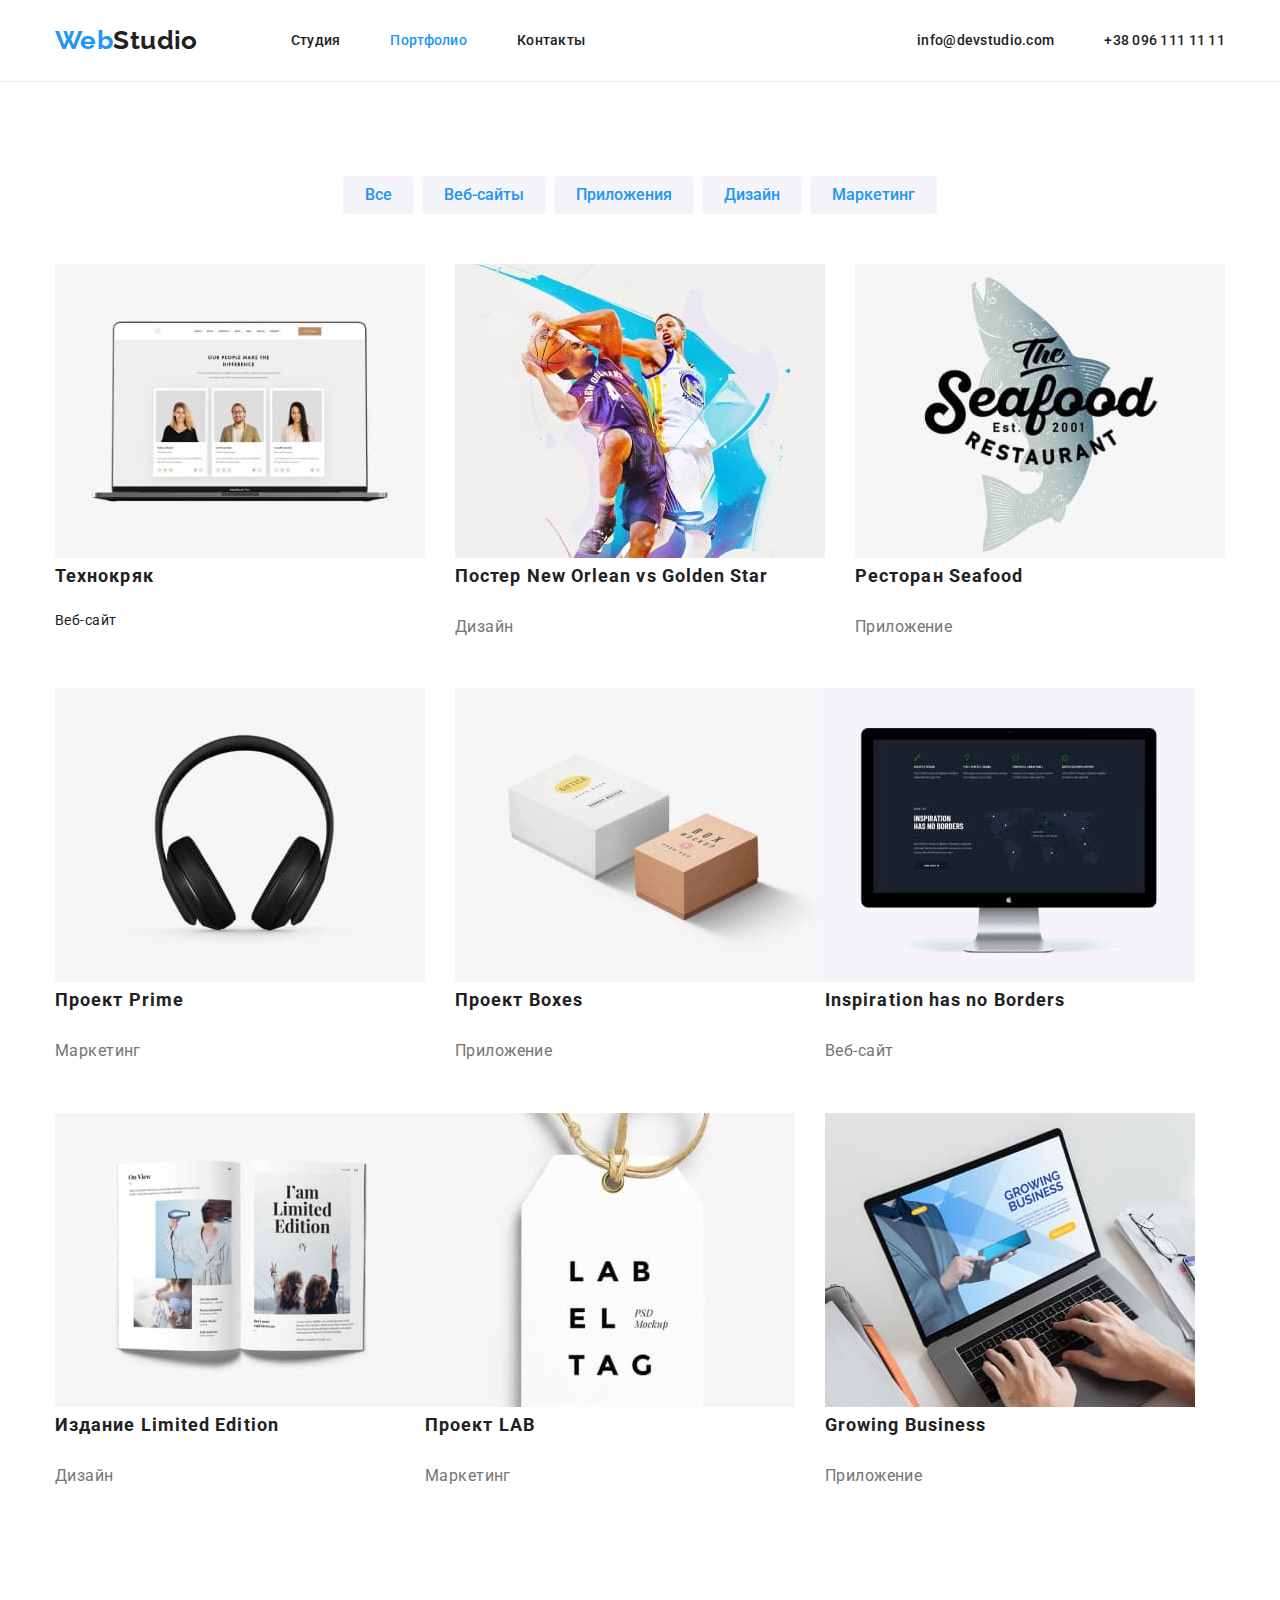
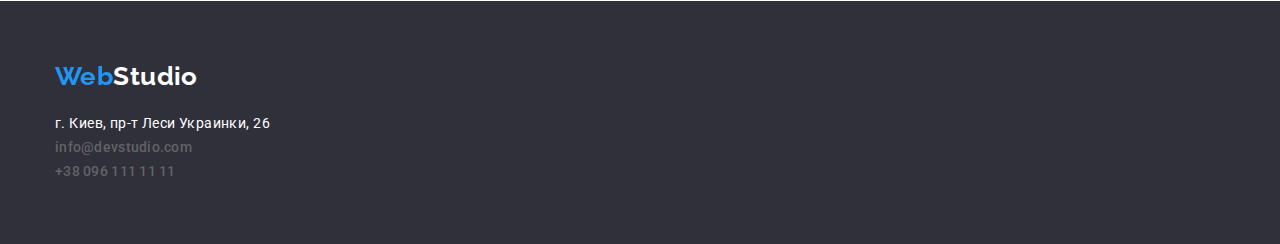
==== commit 52134190: "добавлено геометрию" ====
--- a/portfolio.html
+++ b/portfolio.html
@@ -16,21 +16,21 @@
 
 
 <body>
-    <div class="container">
-        <!-- верхний бар -->
-        <header>
+    <!-- верхний бар -->
+    <header class="main-nav-border">
+            
+            <!--главная навигация-->
             <div class="container main-nav-flex">
-                <!--главная навигация-->
-                <nav class="main-nav-flex">
-                    <a class="secondary-font logo" href="./index.html"><span class="logo-blue">Web</span>Studio</a>
-                    <ul class="list main-nav-flex main-nav-link">
+                <nav class="main-nav-flex main-nav-paddings">
+                    <a class="secondary-font logo logo-top" href="./index.html"><span class="logo-blue">Web</span>Studio</a>
+                    <ul class="list main-nav-flex">
                         <li class="main-nav-link"><a class="main-nav link" href="./index.html">Студия</a></li>
                         <li class="main-nav-link"><a class="main-nav main-nav-on link" href="./portfolio.html">Портфолио</a></li>
                         <li class="main-nav-link"><a class="main-nav link" href="">Контакты</a></li>
                     </ul>
                 </nav>
                 <!-- контакты верхнего бара -->
-                <ul class="list contacts-top main-nav-flex main-nav-link">
+                <ul class="list contacts-top main-nav-flex">
                     <li class="main-nav-link"><a class="main-nav link" href="mailto:info@devstudio.com">info@devstudio.com</a>
                     </li>
                     <li class="main-nav-link"><a class="main-nav link" href="tel:+380961111111">+38 096 111 11 11</a></li>
@@ -39,106 +39,107 @@
         </header>
 
         <main>
-            <section>
+            <section class="section">
+                <div class="container">
                 <h1 class="visually-hidden">Портфолио</h1>
-                <div>
                     <!--заголовок спрятать-->
                     <h2 class="visually-hidden">Фильтр</h2>
-                    <ul  class="list">
-                        <li><button class="button-two" type="button" >Все</button></li>
-                        <li><button class="button-two" type="button" >Веб-сайты</button></li>
-                        <li><button class="button-two" type="button" >Приложения</button></li>
-                        <li><button class="button-two" type="button" >Дизайн</button></li>
-                        <li><button class="button-two" type="button" >Маркетинг</button></li>
-                    </ul>
-                </div>
-
+                    <ul  class="list buttons-list">
+                        <li class="button-two-collection"><button class="button-two" type="button" >Все</button></li>
+                        <li class="button-two-collection"><button class="button-two" type="button" >Веб-сайты</button></li>
+                        <li class="button-two-collection"><button class="button-two" type="button" >Приложения</button></li>
+                        <li class="button-two-collection"><button class="button-two" type="button" >Дизайн</button></li>
+                        <li class="button-two-collection"><button class="button-two" type="button" >Маркетинг</button></li>
+                    </ul>   
 
                 <!--заголовок спрятать-->
                 <h2 class="visually-hidden">Проекты</h2>
-                    <ul class="list">
-                        <li>
+                    <ul class="list collection-list">
+                        <li class="collection-items">
                             <a class="link" href="">
-                                <img src="./images/img04.jpg" alt="Ноутбук" width="370">
+                                <img class="collection-picture" src="./images/img04.jpg" alt="Ноутбук" width="370">
                                 <h3 class="projects-title">Технокряк</h3>
                                 <p class="projects-title-profession">Веб-сайт</p>
                             </a>
                         </li>
-                        <li>
+                        <li class="collection-items">
                             <a class="link" href="">
-                                <img src="./images/img05.jpg" alt="Два баскетболиста играют" width="370">
+                                <img class="collection-picture" src="./images/img05.jpg" alt="Два баскетболиста играют" width="370">
                                 <h3 class="projects-title">Постер New Orlean vs Golden Star</h3>
                                 <p class="projects-profession">Дизайн</p>
                             </a>
                         </li>
-                        <li>
+                        <li class="collection-items">
                             <a class="link" href="">
-                                <img src="./images/img06.jpg" alt="Название ресторана на фоне емблемы в форме рыбы" width="370">
+                                <img class="collection-picture" src="./images/img06.jpg" alt="Название ресторана на фоне емблемы в форме рыбы" width="370">
                                 <h3 class="projects-title">Ресторан Seafood</h3>
                                 <p class="projects-profession">Приложение</p>
                             </a>
                         </li>
-                        <li>
+                        <li class="collection-items">
                             <a class="link" href="">
-                                <img src="./images/img07.jpg" alt="Накладные наушники" width="370">
+                                <img class="collection-picture" src="./images/img07.jpg" alt="Накладные наушники" width="370">
                                 <h3 class="projects-title">Проект Prime</h3>
                                 <p class="projects-profession">Маркетинг</p>
                             </a>
                         </li>
-                        <li>
+                        <li class="collection-items">
                             <a class="link" href="">
-                                <img src="./images/img08.jpg"
+                                <img class="collection-picture" src="./images/img08.jpg"
                                     alt="Две коробки, одн коричневая, вторая вдвое больше по розмеру и белого цвета"
                                     width="370">
                                 <h3 class="projects-title">Проект Boxes</h3>
                                 <p class="projects-profession">Приложение</p>
                             </a>
                         </li>
-                        <li>
+                        <li class="collection-items"
                             <a class="link" href="">
-                                <img src="./images/img09.jpg" alt="Монитор персонального компютера" width="370">
+                                <img class="collection-picture" src="./images/img09.jpg" alt="Монитор персонального компютера" width="370">
                                 <h3 class="projects-title">Inspiration has no Borders</h3>
                                 <p class="projects-profession">Веб-сайт</p>
                             </a>
                         </li>
-                        <li>
+                        <li class="collection-items">
                             <a class="link" href="">
-                                <img src="./images/img10.jpg" alt="Раскрытая книга" width="370">
+                                <img class="collection-picture" src="./images/img10.jpg" alt="Раскрытая книга" width="370">
                                 <h3 class="projects-title">Издание Limited Edition</h3>
                                 <p class="projects-profession">Дизайн</p>
                             </a>
                         </li>
-                        <li>
+                        <li class="collection-items">
                             <a class="link" href="">
-                                <img src="./images/img11.jpg" alt="Бирка на веревке" width="370">
+                                <img class="collection-picture" src="./images/img11.jpg" alt="Бирка на веревке" width="370">
                                 <h3 class="projects-title">Проект LAB</h3>
                                 <p class="projects-profession">Маркетинг</p>
                             </a>
                         </li>
-                        <li>
+                        <li class="collection-items">
                             <a class="link" href="">
-                                <img src="./images/img12.jpg" alt="Ноутбук" width="370">
+                                <img class="collection-picture" src="./images/img12.jpg" alt="Ноутбук" width="370">
                                 <h3 class="projects-title">Growing Business</h3>
                                 <p class="projects-profession">Приложение</p>
                             </a>
                         </li>
                     </ul>
+                </div>
             </section>
         </main>
 
         <!-- подвал -->
         <footer class="basement-footer">
-            <a class="secondary-font logo logo-white" href="./index.html"><span class="logo-blue">Web</span>Studio</a>
-            <address>
-                <ul class="list">
-                    <li><span class=" link footer-contacts location-address">г. Киев, пр-т Леси Украинки, 26</span></li>
-                    <li><a class="link main-nav footer-contacts" href="mailto:info@devstudio.com">info@devstudio.com</a>
-                    </li>
-                    <li><a class="link main-nav footer-contacts" href="tel:+380961111111">+38 096 111 11 11</a></li>
-                </ul>
-            </address>
+            <div class="container">
+                <a class="secondary-font logo logo-white" href="./index.html"><span
+                        class="logo-blue">Web</span>Studio</a>
+                <address class="address-footer">
+                    <ul class="list">
+                        <li><span class="link footer-contacts location-address">г. Киев, пр-т Леси Украинки, 26</span></li>
+                        <li><a class="link main-nav footer-contacts" href="mailto:info@devstudio.com">info@devstudio.com</a>
+                        </li>
+                        <li><a class="link main-nav footer-contacts" href="tel:+380961111111">+38 096 111 11 11</a></li>
+                    </ul>
+                </address>
+            </div>
         </footer>
-    </div>
 
 </body>
 
--- a/css/style.css
+++ b/css/style.css
@@ -51,6 +51,7 @@
 }
 
 .section {
+  padding-top: 94px;
   padding-bottom: 94px;
 }
 
@@ -58,6 +59,9 @@
 h1,
 h2,
 h3,
+h4,
+h5,
+h6,
 p {
   margin-top: 0;
   margin-left: 0;
@@ -88,20 +92,30 @@
 .main-nav-flex {
   display: flex;
   align-items: center;
-  border-bottom: 1px solid #ececec;
-  height: 80px;
 }
 
 .main-nav-link:not(:last-child) {
   margin-right: 50px;
 }
 
+.main-nav-border {
+  border-bottom: 1px solid #ececec;
+}
+
+.main-nav-paddings {
+  padding-top: 25px;
+  padding-bottom: 25px;
+}
+
 .logo {
-  margin-right: 93px;
   font-weight: bold;
   font-size: 26px;
   line-height: 1.2;
   text-decoration: none;
+}
+
+.logo-top {
+  margin-right: 93px;
 }
 
 .logo-blue,
@@ -128,13 +142,13 @@
 
 /* герой + логотип + подвал */
 .hero {
+  text-align: center;
+  margin-left: auto;
+  margin-right: auto;
+  padding-top: 200px;
+  padding-bottom: 200px;
   background-color: var(--hero-footer-bg-color);
   color: var(--main-white-color);
-  width: 1600px;
-  text-align: center;
-  margin-left: auto;
-  margin-right: auto;
-  padding: 200px 452px;
 }
 
 .hero-title {
@@ -144,18 +158,21 @@
 .basement-footer {
   margin-left: auto;
   margin-right: auto;
-  width: 1600px;
   padding-top: 60px;
   padding-bottom: 60px;
   background-color: var(--hero-footer-bg-color);
   color: var(--main-white-color);
 }
 
-.logo-white,
+.address-footer {
+  margin-top: 20px;
+}
+
+.logo-white {
+  color: var(--main-white-color);
+}
+
 .location-address {
-  margin-left: auto;
-  margin-right: auto;
-  width: 1600px;
   background-color: var(--hero-footer-bg-color);
   color: var(--main-white-color);
 }
@@ -170,8 +187,11 @@
 
 /* buttons */
 .button-one {
-  width: 200px;
-  height: 50px;
+  padding: 10px 32px;
+  border: none;
+  border-radius: 4px;
+
+  min-width: 200px;
   font-family: Roboto, sans-serif;
   cursor: pointer;
   font-weight: 700;
@@ -184,17 +204,21 @@
 
 .button-one:hover,
 .button-one:focus {
-  background-color: var(--main-white-color);
-  color: var(--third-text-color);
+  background-color: #188ce8;
+  color: var(--main-white-color);
 }
 
 .button-two {
+  padding: 6px 22px;
+  border: none;
+
   font-family: Roboto, sans-serif;
   cursor: pointer;
   font-weight: 500;
   font-size: 16px;
   line-height: 1.6;
-  background-color: var(--main-white-color);
+  border-radius: 4px;
+  background-color: var(--section-bg-color);
   color: var(--third-text-color);
 }
 
@@ -202,6 +226,16 @@
 .button-two:focus {
   background-color: var(--third-text-color);
   color: var(--main-white-color);
+}
+
+.button-two-collection:not(:last-child) {
+  margin-right: 8px;
+}
+
+.buttons-list {
+  display: flex;
+  justify-content: center;
+  margin-bottom: 50px;
 }
 
 /* достоинства веб студии */
@@ -227,7 +261,7 @@
 
 /* чем мы занимаемся */
 .what-we-do-section {
-  padding-top: 0%;
+  padding-top: 0;
 }
 
 .what-we-do-title,
@@ -241,21 +275,25 @@
 
 .what-we-do-list {
   display: flex;
+  flex-wrap: wrap;
 }
 
 .what-we-do-items:not(:last-child) {
   margin-right: 30px;
 }
 
-.what-we-do-picture {
+.what-we-do-picture,
+.our-team-picture,
+.collection-picture {
   display: block;
+  max-width: 100%;
+  height: auto;
 }
 
 /* наша команда */
 .our-team {
   margin-left: auto;
   margin-right: auto;
-  width: 1600px;
   background-color: var(--section-bg-color);
 }
 
@@ -273,6 +311,7 @@
 
 .our-team-list {
   display: flex;
+  flex-wrap: wrap;
 }
 
 .our-team-items:not(:last-child) {
@@ -294,6 +333,24 @@
   line-height: 1.9;
 }
 
+.collection-list {
+  display: flex;
+  flex-wrap: wrap;
+}
+
+.collection-items {
+  margin-right: 30px;
+  margin-bottom: 30px;
+}
+
+.collection-items:nth-child(2n + 3) {
+  margin-right: 0;
+}
+
+.collection-items:nth-last-child(-n + 3) {
+  margin-bottom: 0;
+}
+
 /* отладка мардженов */
 
 /* a {
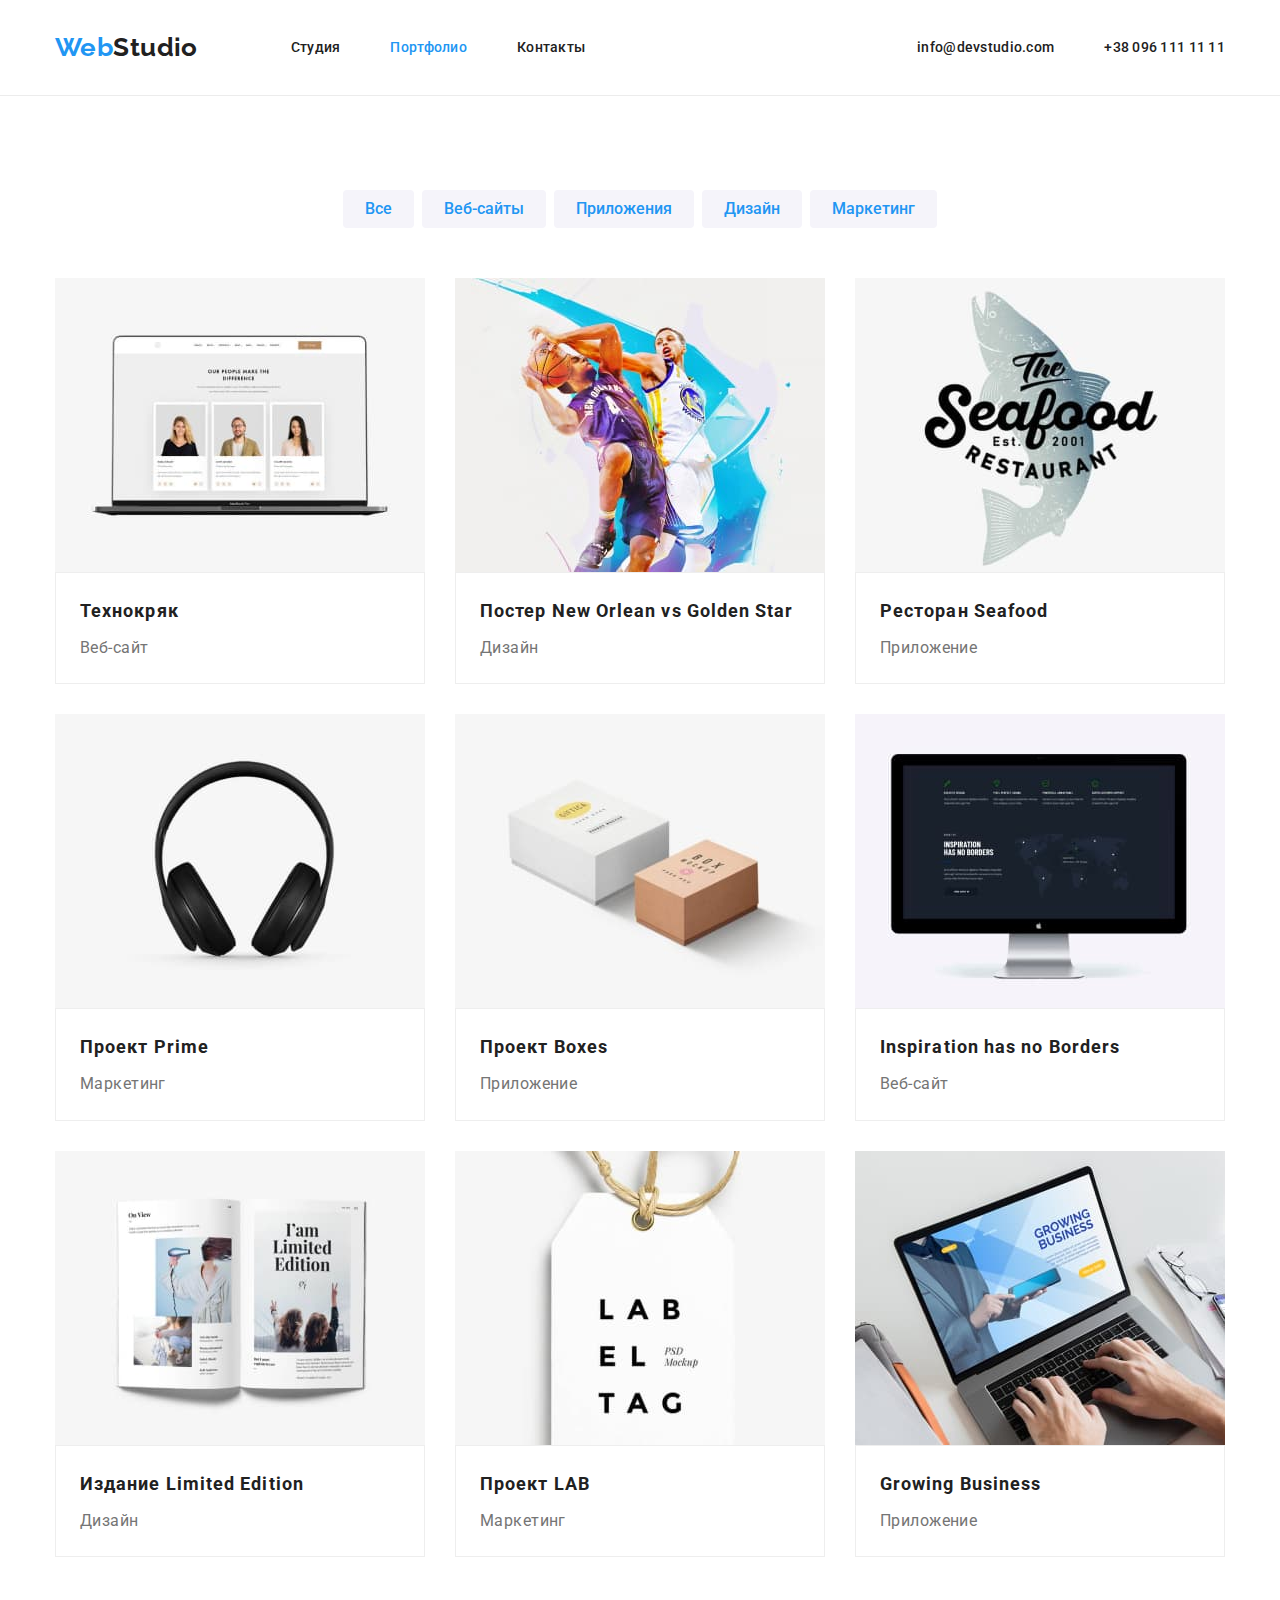
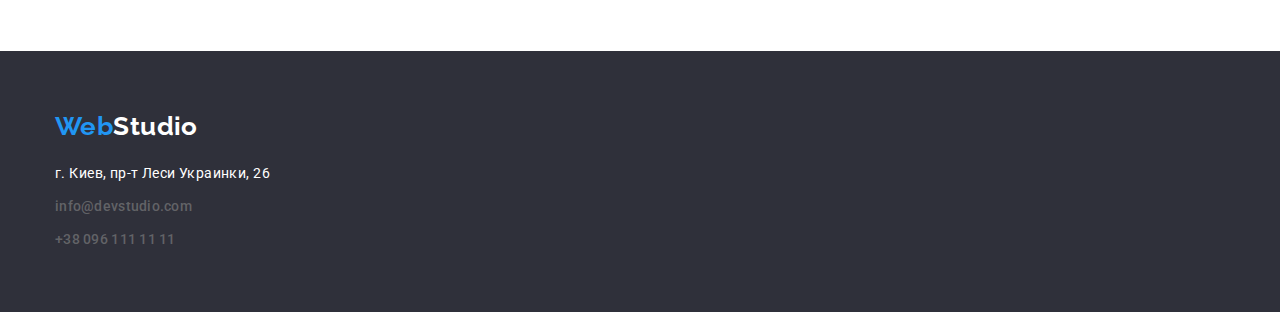
==== commit b83c6fe3: "Готовая к подаче на проверку дз3" ====
--- a/portfolio.html
+++ b/portfolio.html
@@ -6,7 +6,8 @@
     <meta http-equiv="X-UA-Compatible" content="IE=edge">
     <meta name="viewport" content="width=device-width, initial-scale=1.0">
     <title>Студия</title>
-    <link rel="stylesheet" href="https://cdnjs.cloudflare.com/ajax/libs/modern-normalize/1.0.0/modern-normalize.min.css">
+    <link rel="stylesheet"
+        href="https://cdnjs.cloudflare.com/ajax/libs/modern-normalize/1.0.0/modern-normalize.min.css">
     <link
         href="https://fonts.googleapis.com/css2?family=Raleway:wght@700&family=Roboto:wght@400;500;700;900&display=swap"
         rel="stylesheet">
@@ -18,130 +19,153 @@
 <body>
     <!-- верхний бар -->
     <header class="main-nav-border">
-            
-            <!--главная навигация-->
-            <div class="container main-nav-flex">
-                <nav class="main-nav-flex main-nav-paddings">
-                    <a class="secondary-font logo logo-top" href="./index.html"><span class="logo-blue">Web</span>Studio</a>
-                    <ul class="list main-nav-flex">
-                        <li class="main-nav-link"><a class="main-nav link" href="./index.html">Студия</a></li>
-                        <li class="main-nav-link"><a class="main-nav main-nav-on link" href="./portfolio.html">Портфолио</a></li>
-                        <li class="main-nav-link"><a class="main-nav link" href="">Контакты</a></li>
-                    </ul>
-                </nav>
-                <!-- контакты верхнего бара -->
-                <ul class="list contacts-top main-nav-flex">
-                    <li class="main-nav-link"><a class="main-nav link" href="mailto:info@devstudio.com">info@devstudio.com</a>
-                    </li>
-                    <li class="main-nav-link"><a class="main-nav link" href="tel:+380961111111">+38 096 111 11 11</a></li>
+        <!--главная навигация-->
+        <div class="container main-nav-flex">
+            <nav class="main-nav-flex">
+                <a class="secondary-font logo logo-top" href="./index.html"><span class="logo-blue">Web</span>Studio</a>
+                <ul class="list main-nav-flex">
+                    <li class="main-nav-link"><a class="main-nav link main-nav-up" href="./index.html">Студия</a></li>
+                    <li class="main-nav-link"><a class="main-nav main-nav-on link main-nav-up"
+                            href="./portfolio.html">Портфолио</a></li>
+                    <li class="main-nav-link"><a class="main-nav link main-nav-up" href="">Контакты</a></li>
                 </ul>
-            </div>
-        </header>
+            </nav>
+            <!-- контакты верхнего бара -->
+            <ul class="list contacts-top main-nav-flex">
+                <li class="main-nav-link"><a class="main-nav link main-nav-up"
+                        href="mailto:info@devstudio.com">info@devstudio.com</a>
+                </li>
+                <li class="main-nav-link"><a class="main-nav link main-nav-up" href="tel:+380961111111">+38 096 111 11
+                        11</a></li>
+            </ul>
+        </div>
+    </header>
 
-        <main>
-            <section class="section">
-                <div class="container">
+    <main>
+        <section class="section">
+            <div class="container">
                 <h1 class="visually-hidden">Портфолио</h1>
-                    <!--заголовок спрятать-->
-                    <h2 class="visually-hidden">Фильтр</h2>
-                    <ul  class="list buttons-list">
-                        <li class="button-two-collection"><button class="button-two" type="button" >Все</button></li>
-                        <li class="button-two-collection"><button class="button-two" type="button" >Веб-сайты</button></li>
-                        <li class="button-two-collection"><button class="button-two" type="button" >Приложения</button></li>
-                        <li class="button-two-collection"><button class="button-two" type="button" >Дизайн</button></li>
-                        <li class="button-two-collection"><button class="button-two" type="button" >Маркетинг</button></li>
-                    </ul>   
+                <!--заголовок спрятать-->
+                <h2 class="visually-hidden">Фильтр</h2>
+                <ul class="list buttons-list">
+                    <li class="button-two-collection"><button class="button-two" type="button">Все</button></li>
+                    <li class="button-two-collection"><button class="button-two" type="button">Веб-сайты</button></li>
+                    <li class="button-two-collection"><button class="button-two" type="button">Приложения</button></li>
+                    <li class="button-two-collection"><button class="button-two" type="button">Дизайн</button></li>
+                    <li class="button-two-collection"><button class="button-two" type="button">Маркетинг</button></li>
+                </ul>
 
                 <!--заголовок спрятать-->
                 <h2 class="visually-hidden">Проекты</h2>
-                    <ul class="list collection-list">
-                        <li class="collection-items">
-                            <a class="link" href="">
-                                <img class="collection-picture" src="./images/img04.jpg" alt="Ноутбук" width="370">
+                <ul class="list collection-list">
+                    <li class="collection-items">
+                        <a class="link collection-link" href="">
+                            <img class="collection-picture" src="./images/img04.jpg" alt="Ноутбук" width="370">
+                            <div class="collection-title-profession">
                                 <h3 class="projects-title">Технокряк</h3>
-                                <p class="projects-title-profession">Веб-сайт</p>
-                            </a>
-                        </li>
-                        <li class="collection-items">
-                            <a class="link" href="">
-                                <img class="collection-picture" src="./images/img05.jpg" alt="Два баскетболиста играют" width="370">
+                                <p class="projects-profession">Веб-сайт</p>
+                            </div>
+                        </a>
+                    </li>
+                    <li class="collection-items">
+                        <a class="link" href="">
+                            <img class="collection-picture" src="./images/img05.jpg" alt="Два баскетболиста играют"
+                                width="370">
+                            <div class="collection-title-profession">
                                 <h3 class="projects-title">Постер New Orlean vs Golden Star</h3>
                                 <p class="projects-profession">Дизайн</p>
-                            </a>
-                        </li>
-                        <li class="collection-items">
-                            <a class="link" href="">
-                                <img class="collection-picture" src="./images/img06.jpg" alt="Название ресторана на фоне емблемы в форме рыбы" width="370">
+                            </div>
+                        </a>
+                    </li>
+                    <li class="collection-items">
+                        <a class="link" href="">
+                            <img class="collection-picture" src="./images/img06.jpg"
+                                alt="Название ресторана на фоне емблемы в форме рыбы" width="370">
+                            <div class="collection-title-profession">
                                 <h3 class="projects-title">Ресторан Seafood</h3>
                                 <p class="projects-profession">Приложение</p>
-                            </a>
-                        </li>
-                        <li class="collection-items">
-                            <a class="link" href="">
-                                <img class="collection-picture" src="./images/img07.jpg" alt="Накладные наушники" width="370">
+                            </div>
+                        </a>
+                    </li>
+                    <li class="collection-items">
+                        <a class="link" href="">
+                            <img class="collection-picture" src="./images/img07.jpg" alt="Накладные наушники"
+                                width="370">
+                            <div class="collection-title-profession">
                                 <h3 class="projects-title">Проект Prime</h3>
                                 <p class="projects-profession">Маркетинг</p>
-                            </a>
-                        </li>
-                        <li class="collection-items">
-                            <a class="link" href="">
-                                <img class="collection-picture" src="./images/img08.jpg"
-                                    alt="Две коробки, одн коричневая, вторая вдвое больше по розмеру и белого цвета"
-                                    width="370">
+                            </div>
+                        </a>
+                    </li>
+                    <li class="collection-items">
+                        <a class="link" href="">
+                            <img class="collection-picture" src="./images/img08.jpg"
+                                alt="Две коробки, одн коричневая, вторая вдвое больше по розмеру и белого цвета"
+                                width="370">
+                            <div class="collection-title-profession">
                                 <h3 class="projects-title">Проект Boxes</h3>
                                 <p class="projects-profession">Приложение</p>
-                            </a>
-                        </li>
-                        <li class="collection-items"
-                            <a class="link" href="">
-                                <img class="collection-picture" src="./images/img09.jpg" alt="Монитор персонального компютера" width="370">
+                            </div>
+                        </a>
+                    </li>
+                    <li class="collection-items">
+                        <a class="link" href="">
+                            <img class="collection-picture" src="./images/img09.jpg"
+                                alt="Монитор персонального компютера" width="370">
+                            <div class="collection-title-profession">
                                 <h3 class="projects-title">Inspiration has no Borders</h3>
                                 <p class="projects-profession">Веб-сайт</p>
-                            </a>
-                        </li>
-                        <li class="collection-items">
-                            <a class="link" href="">
-                                <img class="collection-picture" src="./images/img10.jpg" alt="Раскрытая книга" width="370">
+                            </div>
+                        </a>
+                    </li>
+                    <li class="collection-items">
+                        <a class="link" href="">
+                            <img class="collection-picture" src="./images/img10.jpg" alt="Раскрытая книга" width="370">
+                            <div class="collection-title-profession">
                                 <h3 class="projects-title">Издание Limited Edition</h3>
                                 <p class="projects-profession">Дизайн</p>
-                            </a>
-                        </li>
-                        <li class="collection-items">
-                            <a class="link" href="">
-                                <img class="collection-picture" src="./images/img11.jpg" alt="Бирка на веревке" width="370">
+                            </div>
+                        </a>
+                    </li>
+                    <li class="collection-items">
+                        <a class="link" href="">
+                            <img class="collection-picture" src="./images/img11.jpg" alt="Бирка на веревке" width="370">
+                            <div class="collection-title-profession">
                                 <h3 class="projects-title">Проект LAB</h3>
                                 <p class="projects-profession">Маркетинг</p>
-                            </a>
-                        </li>
-                        <li class="collection-items">
-                            <a class="link" href="">
-                                <img class="collection-picture" src="./images/img12.jpg" alt="Ноутбук" width="370">
+                            </div>
+                        </a>
+                    </li>
+                    <li class="collection-items">
+                        <a class="link" href="">
+                            <img class="collection-picture" src="./images/img12.jpg" alt="Ноутбук" width="370">
+                            <div class="collection-title-profession">
                                 <h3 class="projects-title">Growing Business</h3>
                                 <p class="projects-profession">Приложение</p>
-                            </a>
-                        </li>
-                    </ul>
-                </div>
-            </section>
-        </main>
+                            </div>
+                        </a>
+                    </li>
+                </ul>
+            </div>
+        </section>
+    </main>
 
-        <!-- подвал -->
-        <footer class="basement-footer">
-            <div class="container">
-                <a class="secondary-font logo logo-white" href="./index.html"><span
-                        class="logo-blue">Web</span>Studio</a>
-                <address class="address-footer">
-                    <ul class="list">
-                        <li><span class="link footer-contacts location-address">г. Киев, пр-т Леси Украинки, 26</span></li>
-                        <li><a class="link main-nav footer-contacts" href="mailto:info@devstudio.com">info@devstudio.com</a>
-                        </li>
-                        <li><a class="link main-nav footer-contacts" href="tel:+380961111111">+38 096 111 11 11</a></li>
-                    </ul>
-                </address>
-            </div>
-        </footer>
+    <!-- подвал -->
+    <footer class="basement-footer">
+        <div class="container">
+            <a class="secondary-font logo logo-white" href="./index.html"><span class="logo-blue">Web</span>Studio</a>
+            <address class="address-footer">
+                <ul class="list">
+                    <li><span class="link footer-contacts location-address">г. Киев, пр-т Леси Украинки, 26</span></li>
+                    <li class="address-footer-mailto"><a class="link main-nav footer-contacts"
+                            href="mailto:info@devstudio.com">info@devstudio.com</a>
+                    </li>
+                    <li><a class="link main-nav footer-contacts" href="tel:+380961111111">+38 096 111 11 11</a></li>
+                </ul>
+            </address>
+        </div>
+    </footer>
 
 </body>
 
-</html>
-
+</html>--- a/css/style.css
+++ b/css/style.css
@@ -84,6 +84,8 @@
 
 /* nav */
 .main-nav {
+  display: inline-block;
+
   font-weight: 500;
   line-height: 1.14;
   letter-spacing: 0.02em;
@@ -94,17 +96,18 @@
   align-items: center;
 }
 
+.main-nav-up {
+  display: inline-block;
+  padding-top: 32px;
+  padding-bottom: 32px;
+}
+
 .main-nav-link:not(:last-child) {
   margin-right: 50px;
 }
 
 .main-nav-border {
   border-bottom: 1px solid #ececec;
-}
-
-.main-nav-paddings {
-  padding-top: 25px;
-  padding-bottom: 25px;
 }
 
 .logo {
@@ -115,7 +118,13 @@
 }
 
 .logo-top {
+  padding-top: 32px;
+  padding-bottom: 32px;
   margin-right: 93px;
+}
+
+.basement-footer .logo-white {
+  color: var(--main-white-color);
 }
 
 .logo-blue,
@@ -168,13 +177,14 @@
   margin-top: 20px;
 }
 
-.logo-white {
-  color: var(--main-white-color);
-}
-
 .location-address {
   background-color: var(--hero-footer-bg-color);
   color: var(--main-white-color);
+}
+
+.address-footer-mailto {
+  margin-top: 9px;
+  margin-bottom: 9px;
 }
 
 .hero-title {
@@ -298,12 +308,15 @@
 }
 
 .our-person {
+  margin-bottom: 10px;
+
   font-weight: 700;
   font-size: 16px;
   line-height: 1.2;
 }
 
 .our-profession {
+  margin-bottom: 0;
   color: var(--second-text-color);
   font-size: 16px;
   line-height: 1.2;
@@ -314,6 +327,14 @@
   flex-wrap: wrap;
 }
 
+.our-team-name-profession {
+  text-align: center;
+  background-color: var(--main-white-color);
+  padding-top: 30px;
+  padding-bottom: 30px;
+  border-radius: 0px 0px 4px 4px;
+}
+
 .our-team-items:not(:last-child) {
   margin-right: 30px;
 }
@@ -321,6 +342,7 @@
 /* протфолио */
 /* проекты */
 .projects-title {
+  margin-bottom: 4px;
   font-weight: 700;
   font-size: 18px;
   line-height: 2;
@@ -328,11 +350,24 @@
 }
 
 .projects-profession {
+  margin-bottom: 0;
   color: var(--second-text-color);
   font-size: 16px;
   line-height: 1.9;
 }
 
+.collection-link {
+  border-radius: 0px 0px 4px 4px;
+}
+.collection-title-profession {
+  border: 1px solid #eeeeee;
+  background-color: var(--main-white-color);
+  padding-top: 20px;
+  padding-right: 24px;
+  padding-bottom: 20px;
+  padding-left: 24px;
+}
+
 .collection-list {
   display: flex;
   flex-wrap: wrap;
@@ -343,7 +378,7 @@
   margin-bottom: 30px;
 }
 
-.collection-items:nth-child(2n + 3) {
+.collection-items:nth-child(3n + 3) {
   margin-right: 0;
 }
 
@@ -360,3 +395,23 @@
 ul {
   outline: 1px solid green;
 } */
+
+/* li {
+  background-color: red;
+}
+
+ul {
+  background-color: rgb(240, 206, 143);
+}
+
+nav {
+  background-color: greenyellow;
+}
+
+div {
+  background-color: blue;
+}
+
+header {
+  background-color: gray;
+} */
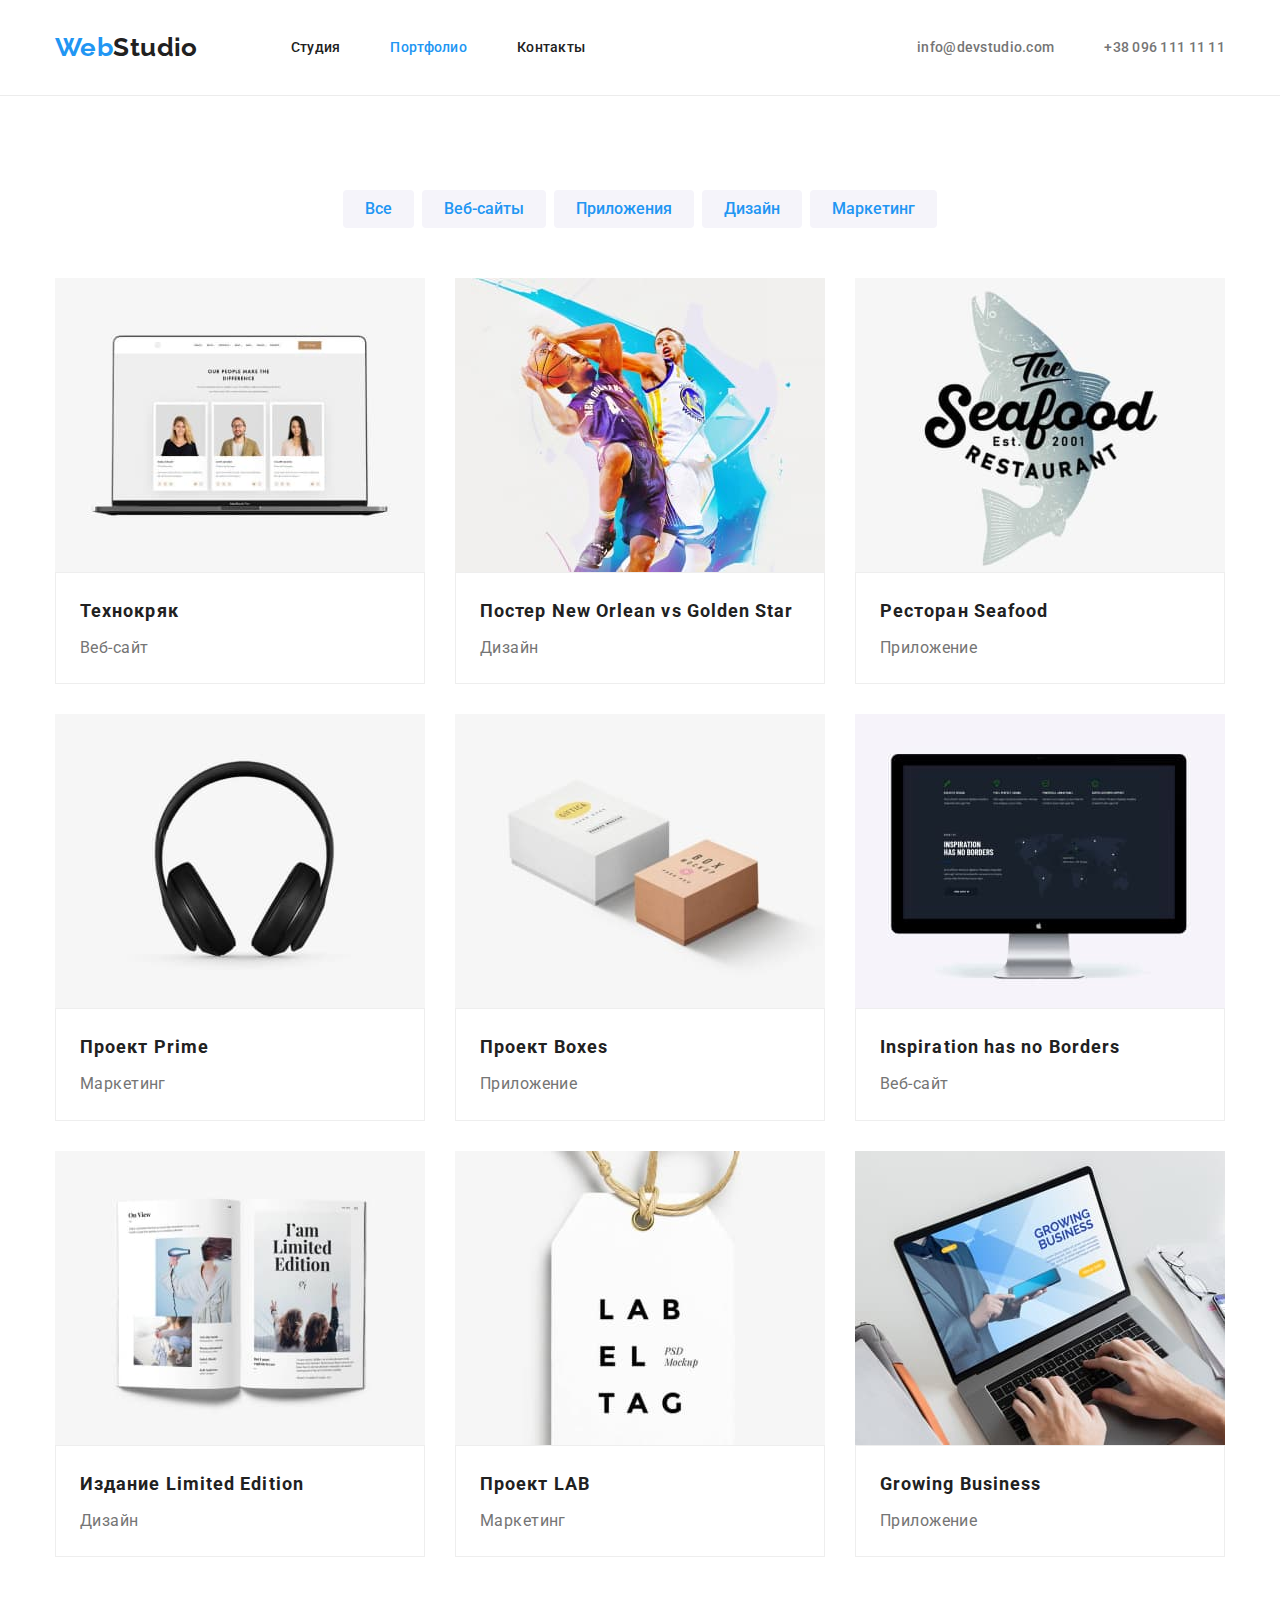
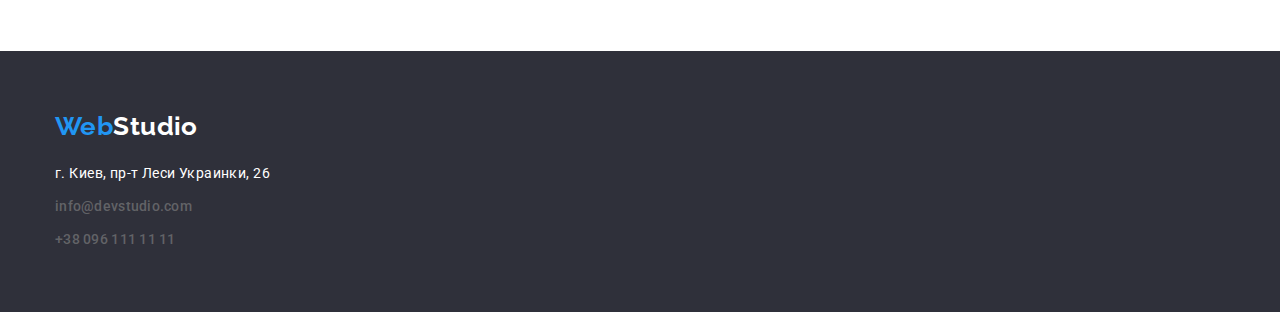
==== commit 8713adf1: "правка кольору в хедері" ====
--- a/portfolio.html
+++ b/portfolio.html
@@ -32,10 +32,10 @@
             </nav>
             <!-- контакты верхнего бара -->
             <ul class="list contacts-top main-nav-flex">
-                <li class="main-nav-link"><a class="main-nav link main-nav-up"
+                <li class="main-nav-link"><a class="main-nav link main-nav-up main-nav-mail-tel"
                         href="mailto:info@devstudio.com">info@devstudio.com</a>
                 </li>
-                <li class="main-nav-link"><a class="main-nav link main-nav-up" href="tel:+380961111111">+38 096 111 11
+                <li class="main-nav-link"><a class="main-nav link main-nav-up main-nav-mail-tel" href="tel:+380961111111">+38 096 111 11
                         11</a></li>
             </ul>
         </div>
--- a/css/style.css
+++ b/css/style.css
@@ -110,6 +110,10 @@
   border-bottom: 1px solid #ececec;
 }
 
+.main-nav-mail-tel {
+  color: var(--second-text-color);
+}
+
 .logo {
   font-weight: bold;
   font-size: 26px;
